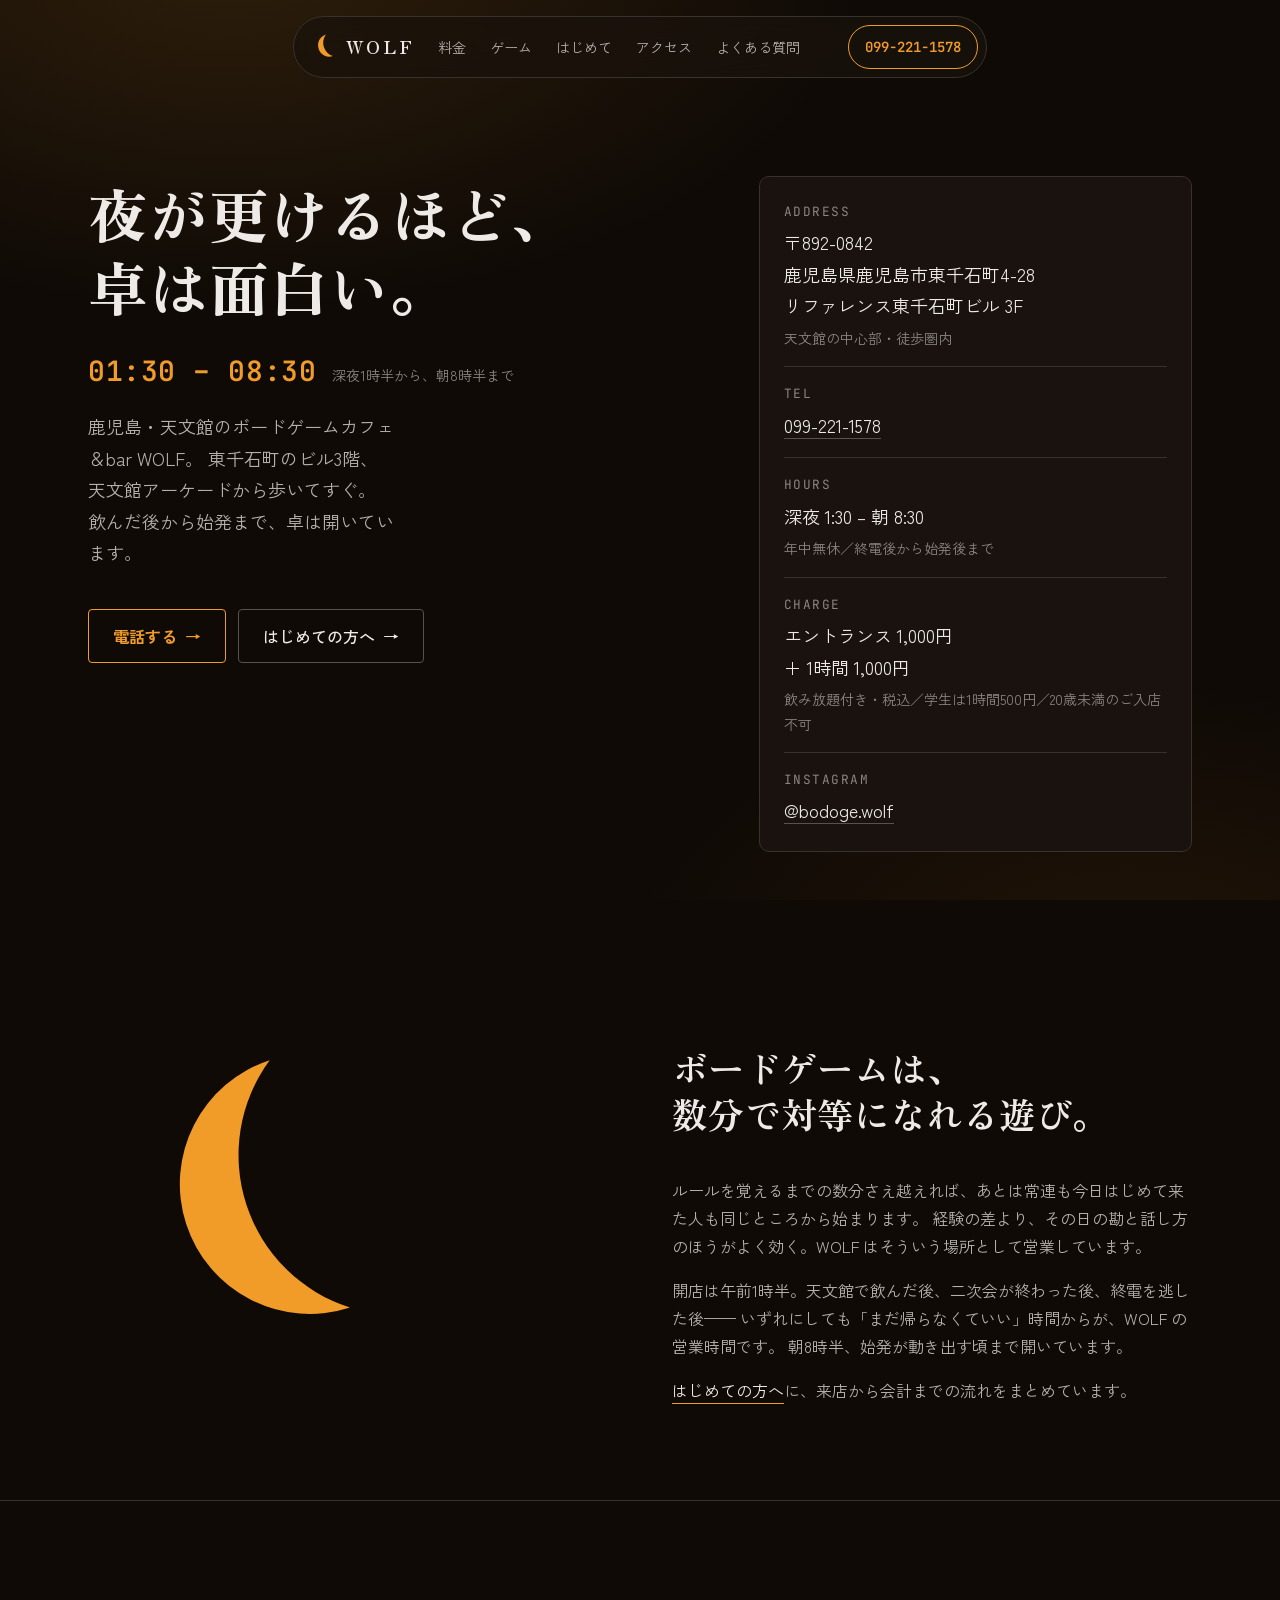
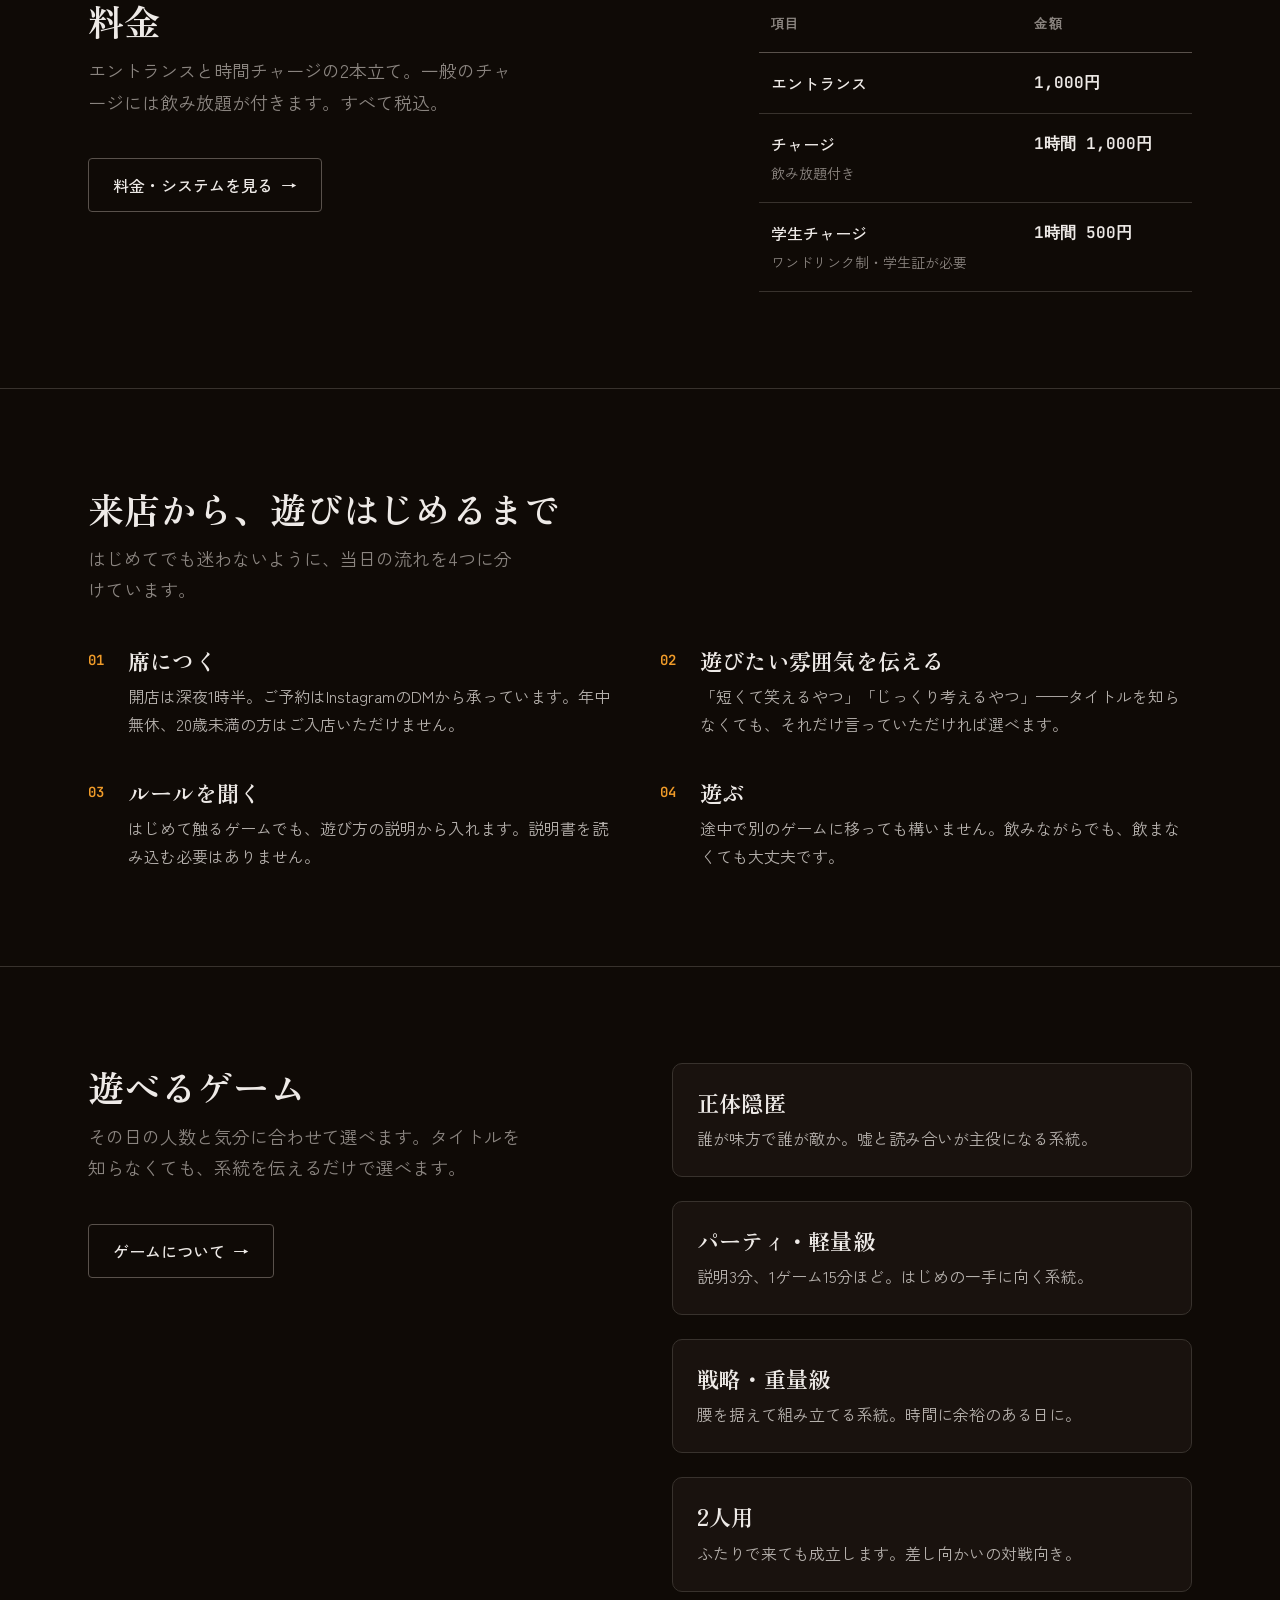
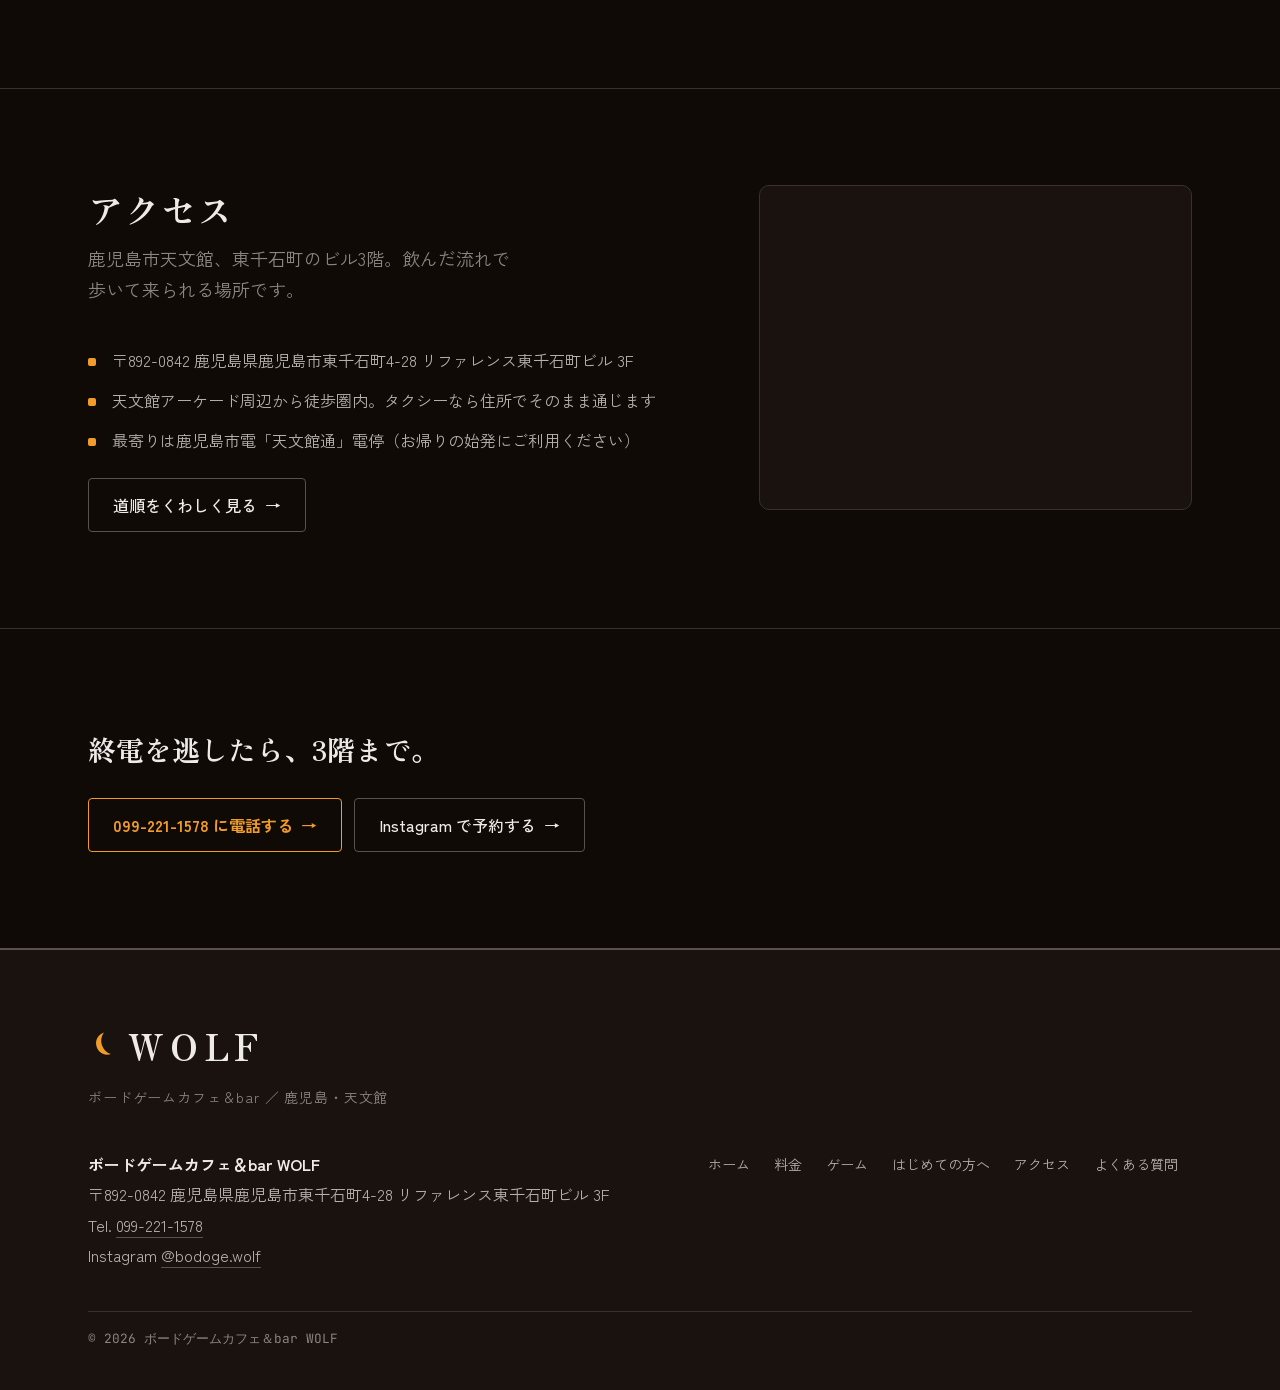
==== index.html @ b0a981e0 "初回コミット: ボードゲームカフェ＆bar WOLF サイト - 6ページ構成（トップ・料金・ゲーム・はじめて・アクセス・FAQ）＋404 - 深夜1:30〜8:30営業、料金、年齢制限などの確定情報" ====
<!DOCTYPE html>
<html lang="ja">
<head>
<meta charset="utf-8">
<meta name="viewport" content="width=device-width, initial-scale=1">

<title>ボードゲームカフェ＆bar WOLF｜鹿児島・天文館 深夜1:30〜朝8:30</title>
<meta name="description" content="鹿児島市天文館・東千石町のビル3階。深夜1:30から朝8:30まで営業するボードゲームカフェ＆バー。飲み放題付きチャージ1時間1,000円。二次会の後、始発待ちにも。ひとりでも大丈夫。">
<link rel="canonical" href="https://YOUR-DOMAIN.example/">
<meta name="robots" content="index,follow,max-image-preview:large">
<meta name="theme-color" content="#0f0a06">

<meta property="og:type" content="website">
<meta property="og:site_name" content="ボードゲームカフェ＆bar WOLF">
<meta property="og:title" content="ボードゲームカフェ＆bar WOLF｜鹿児島・天文館 深夜1:30〜朝8:30">
<meta property="og:description" content="天文館のビル3階。深夜1:30から朝8:30まで。飲み放題付きチャージ1時間1,000円のボードゲームカフェ＆バー。">
<meta property="og:url" content="https://YOUR-DOMAIN.example/">
<meta property="og:locale" content="ja_JP">
<meta name="twitter:card" content="summary_large_image">

<link rel="icon" href="favicon.svg" type="image/svg+xml">
<link rel="preconnect" href="https://fonts.googleapis.com">
<link rel="preconnect" href="https://fonts.gstatic.com" crossorigin>
<link rel="stylesheet" href="https://fonts.googleapis.com/css2?family=JetBrains+Mono:wght@400;600&family=Zen+Kaku+Gothic+New:wght@400;500;700&family=Zen+Old+Mincho:wght@700;900&display=swap">
<link rel="stylesheet" href="css/style.css">

<!--
  構造化データ（JSON-LD）。JSONにコメントは書けないため、補足はここに。

  ・openingHoursSpecification は 01:30–08:30 を全曜日で設定しています。
    定休日ができたら dayOfWeek の配列から該当曜日を削るだけで表現できます。
  ・店内写真を用意したら "image": "https://YOUR-DOMAIN.example/img/ogp.jpg" を追加。
-->
<script type="application/ld+json">
{
  "@context": "https://schema.org",
  "@graph": [
    {
      "@type": ["BarOrPub", "CafeOrCoffeeShop"],
      "@id": "https://YOUR-DOMAIN.example/#business",
      "name": "ボードゲームカフェ＆bar WOLF",
      "alternateName": ["ボドゲカフェ&bar WOLF", "ボードゲームカフェ＆barウルフ", "WOLF 天文館"],
      "description": "鹿児島市天文館・東千石町にあるボードゲームカフェ＆バー。ひとりでも、はじめてでも遊べます。",
      "url": "https://YOUR-DOMAIN.example/",
      "telephone": "+81-99-221-1578",
      "address": {
        "@type": "PostalAddress",
        "streetAddress": "東千石町4-28 リファレンス東千石町ビル 3F",
        "addressLocality": "鹿児島市",
        "addressRegion": "鹿児島県",
        "postalCode": "892-0842",
        "addressCountry": "JP"
      },
      "geo": {
        "@type": "GeoCoordinates",
        "latitude": 31.5916583,
        "longitude": 130.5527471
      },
      "hasMap": "https://maps.google.com/?cid=5036253123957703235",
      "sameAs": [
        "https://www.instagram.com/bodoge.wolf/",
        "https://maps.google.com/?cid=5036253123957703235"
      ],
      "publicAccess": true,
      "isAccessibleForFree": false,
      "currenciesAccepted": "JPY",
      "paymentAccepted": "現金, クレジットカード",
      "priceRange": "￥2000〜￥5000",
      "audience": {
        "@type": "PeopleAudience",
        "suggestedMinAge": 20
      },
      "openingHoursSpecification": [
        {
          "@type": "OpeningHoursSpecification",
          "dayOfWeek": ["Monday","Tuesday","Wednesday","Thursday","Friday","Saturday","Sunday"],
          "opens": "01:30",
          "closes": "08:30"
        }
      ]
    },
    {
      "@type": "WebSite",
      "@id": "https://YOUR-DOMAIN.example/#website",
      "url": "https://YOUR-DOMAIN.example/",
      "name": "ボードゲームカフェ＆bar WOLF",
      "inLanguage": "ja",
      "publisher": { "@id": "https://YOUR-DOMAIN.example/#business" }
    }
  ]
}
</script>
</head>

<body>
<a class="skip" href="#main">本文へスキップ</a>

<header class="nav">
  <nav class="nav__pill" aria-label="メインナビゲーション">
    <a class="nav__brand" href="index.html" aria-label="ボードゲームカフェ＆bar WOLF ホーム">
      <svg class="mark" viewBox="0 0 32 32" aria-hidden="true" focusable="false"><path d="M22.5 3A13 13 0 1 0 22.5 29A16 16 0 0 1 22.5 3Z" fill="currentColor" transform="rotate(-18 16 16)"/></svg>
      <span class="nav__wordmark">WOLF</span>
    </a>

    <button class="nav__toggle" type="button" aria-expanded="false" aria-controls="nav-menu">メニュー</button>

    <ul class="nav__menu" id="nav-menu" data-open="false">
      <li><a href="price.html">料金</a></li>
      <li><a href="games.html">ゲーム</a></li>
      <li><a href="beginner.html">はじめて</a></li>
      <li><a href="access.html">アクセス</a></li>
      <li><a href="faq.html">よくある質問</a></li>
      <li><a class="nav__menu-cta" href="tel:+81992211578">099-221-1578</a></li>
    </ul>

    <a class="nav__cta" href="tel:+81992211578">099-221-1578</a>
  </nav>
</header>

<main id="main">

  <!-- Hero — H2 split diptych: 言葉を左、事実を右 -->
  <section class="hero">
    <div class="container split">
      <div class="enter">
        <h1 class="hero__display">夜が更けるほど、<br>卓は面白い。</h1>
        <p class="hero__hours">
          <span class="hero__hours-num">01:30 – 08:30</span>
          <span class="hero__hours-label">深夜1時半から、朝8時半まで</span>
        </p>
        <p class="hero__lede">
          鹿児島・天文館のボードゲームカフェ＆bar WOLF。
          東千石町のビル3階、天文館アーケードから歩いてすぐ。
          飲んだ後から始発まで、卓は開いています。
        </p>
        <div class="hero__actions">
          <a class="chip chip--primary" href="tel:+81992211578">
            電話する<span class="chip__arrow" aria-hidden="true">→</span>
          </a>
          <a class="chip" href="beginner.html">
            はじめての方へ<span class="chip__arrow" aria-hidden="true">→</span>
          </a>
        </div>
      </div>

      <div class="proof enter enter--2">
        <div class="proof__row">
          <div class="proof__key">Address</div>
          <p class="proof__val">〒892-0842<br>鹿児島県鹿児島市東千石町4-28<br>リファレンス東千石町ビル 3F</p>
          <p class="proof__note">天文館の中心部・徒歩圏内</p>
        </div>
        <div class="proof__row">
          <div class="proof__key">Tel</div>
          <p class="proof__val"><a href="tel:+81992211578">099-221-1578</a></p>
        </div>
        <div class="proof__row">
          <div class="proof__key">Hours</div>
          <p class="proof__val">深夜 1:30 – 朝 8:30</p>
          <p class="proof__note">年中無休／終電後から始発後まで</p>
        </div>
        <div class="proof__row">
          <div class="proof__key">Charge</div>
          <p class="proof__val">エントランス 1,000円<br>＋ 1時間 1,000円</p>
          <p class="proof__note">飲み放題付き・税込／学生は1時間500円／20歳未満のご入店不可</p>
        </div>
        <div class="proof__row">
          <div class="proof__key">Instagram</div>
          <p class="proof__val"><a href="https://www.instagram.com/bodoge.wolf/" rel="me noopener" target="_blank">@bodoge.wolf</a></p>
        </div>
      </div>
    </div>
  </section>

  <!-- WOLF について — 反転ダイプティク -->
  <section class="section">
    <div class="container split split--even split--flip">
      <div>
        <div class="head">
          <h2 class="head__title">ボードゲームは、<br>数分で対等になれる遊び。</h2>
        </div>
        <div class="prose">
          <p>
            ルールを覚えるまでの数分さえ越えれば、あとは常連も今日はじめて来た人も同じところから始まります。
            経験の差より、その日の勘と話し方のほうがよく効く。WOLF はそういう場所として営業しています。
          </p>
          <p>
            開店は午前1時半。天文館で飲んだ後、二次会が終わった後、終電を逃した後——
            いずれにしても「まだ帰らなくていい」時間からが、WOLF の営業時間です。
            朝8時半、始発が動き出す頃まで開いています。
          </p>
          <p><a href="beginner.html">はじめての方へ</a>に、来店から会計までの流れをまとめています。</p>
        </div>
      </div>

      <div>
        <svg class="mark mark--xl" viewBox="0 0 32 32" role="img" aria-label="WOLF のシンボルマーク（三日月）"><path d="M22.5 3A13 13 0 1 0 22.5 29A16 16 0 0 1 22.5 3Z" fill="currentColor" transform="rotate(-18 16 16)"/></svg>
      </div>
    </div>
  </section>

  <!-- 料金 — F3 tabular spec sheet -->
  <section class="section">
    <div class="container split">
      <div>
        <div class="head">
          <h2 class="head__title">料金</h2>
          <p class="head__sub">エントランスと時間チャージの2本立て。一般のチャージには飲み放題が付きます。すべて税込。</p>
        </div>
        <a class="chip" href="price.html">料金・システムを見る<span class="chip__arrow" aria-hidden="true">→</span></a>
      </div>

      <div class="table-scroll">
        <table class="spec">
          <caption class="visually-hidden">料金の概要</caption>
          <thead>
            <tr><th scope="col">項目</th><th scope="col">金額</th></tr>
          </thead>
          <tbody>
            <tr><th scope="row">エントランス</th><td>1,000円</td></tr>
            <tr><th scope="row">チャージ<span class="spec__note"><br>飲み放題付き</span></th><td>1時間 1,000円</td></tr>
            <tr><th scope="row">学生チャージ<span class="spec__note"><br>ワンドリンク制・学生証が必要</span></th><td>1時間 500円</td></tr>
          </tbody>
        </table>
      </div>
    </div>
  </section>

  <!-- 来店の流れ — F4 step sequence -->
  <section class="section">
    <div class="container">
      <div class="head">
        <h2 class="head__title">来店から、遊びはじめるまで</h2>
        <p class="head__sub">はじめてでも迷わないように、当日の流れを4つに分けています。</p>
      </div>

      <ol class="steps">
        <li class="step">
          <h3 class="step__title">席につく</h3>
          <p class="step__body">開店は深夜1時半。ご予約は<a href="https://www.instagram.com/bodoge.wolf/" rel="noopener" target="_blank">Instagram</a>のDMから承っています。年中無休、20歳未満の方はご入店いただけません。</p>
        </li>
        <li class="step">
          <h3 class="step__title">遊びたい雰囲気を伝える</h3>
          <p class="step__body">「短くて笑えるやつ」「じっくり考えるやつ」——タイトルを知らなくても、それだけ言っていただければ選べます。</p>
        </li>
        <li class="step">
          <h3 class="step__title">ルールを聞く</h3>
          <p class="step__body">はじめて触るゲームでも、遊び方の説明から入れます。説明書を読み込む必要はありません。</p>
        </li>
        <li class="step">
          <h3 class="step__title">遊ぶ</h3>
          <p class="step__body">途中で別のゲームに移っても構いません。飲みながらでも、飲まなくても大丈夫です。</p>
        </li>
      </ol>
    </div>
  </section>

  <!-- ゲーム — 反転ダイプティク -->
  <section class="section">
    <div class="container split split--even split--flip">
      <div class="cards">
        <div class="card">
          <h3 class="card__title">正体隠匿</h3>
          <p class="card__body">誰が味方で誰が敵か。嘘と読み合いが主役になる系統。</p>
        </div>
        <div class="card">
          <h3 class="card__title">パーティ・軽量級</h3>
          <p class="card__body">説明3分、1ゲーム15分ほど。はじめの一手に向く系統。</p>
        </div>
        <div class="card">
          <h3 class="card__title">戦略・重量級</h3>
          <p class="card__body">腰を据えて組み立てる系統。時間に余裕のある日に。</p>
        </div>
        <div class="card">
          <h3 class="card__title">2人用</h3>
          <p class="card__body">ふたりで来ても成立します。差し向かいの対戦向き。</p>
        </div>
      </div>

      <div>
        <div class="head">
          <h2 class="head__title">遊べるゲーム</h2>
          <p class="head__sub">その日の人数と気分に合わせて選べます。タイトルを知らなくても、系統を伝えるだけで選べます。</p>
        </div>
        <a class="chip" href="games.html">ゲームについて<span class="chip__arrow" aria-hidden="true">→</span></a>
      </div>
    </div>
  </section>

  <!-- アクセス -->
  <section class="section">
    <div class="container split">
      <div>
        <div class="head">
          <h2 class="head__title">アクセス</h2>
          <p class="head__sub">鹿児島市天文館、東千石町のビル3階。飲んだ流れで歩いて来られる場所です。</p>
        </div>
        <ul class="ticks">
          <li>〒892-0842 鹿児島県鹿児島市東千石町4-28 リファレンス東千石町ビル 3F</li>
          <li>天文館アーケード周辺から徒歩圏内。タクシーなら住所でそのまま通じます</li>
          <li>最寄りは鹿児島市電「天文館通」電停（お帰りの始発にご利用ください）</li>
        </ul>
        <p class="mt-lg">
          <a class="chip" href="access.html">道順をくわしく見る<span class="chip__arrow" aria-hidden="true">→</span></a>
        </p>
      </div>

      <div class="map">
        <iframe
          title="ボードゲームカフェ＆bar WOLF の地図"
          src="https://www.google.com/maps?q=31.5916583,130.5527471&hl=ja&z=18&output=embed"
          loading="lazy"
          referrerpolicy="no-referrer-when-downgrade"
          allowfullscreen></iframe>
      </div>
    </div>
  </section>

  <section class="close-strip">
    <div class="container">
      <p class="close-strip__line">終電を逃したら、3階まで。</p>
      <div class="close-strip__actions">
        <a class="chip chip--primary" href="tel:+81992211578">099-221-1578 に電話する<span class="chip__arrow" aria-hidden="true">→</span></a>
        <a class="chip" href="https://www.instagram.com/bodoge.wolf/" rel="noopener" target="_blank">Instagram で予約する<span class="chip__arrow" aria-hidden="true">→</span></a>
      </div>
    </div>
  </section>

</main>

<footer class="foot">
  <div class="container">
    <div class="foot__mast">
      <svg class="mark" viewBox="0 0 32 32" aria-hidden="true" focusable="false"><path d="M22.5 3A13 13 0 1 0 22.5 29A16 16 0 0 1 22.5 3Z" fill="currentColor" transform="rotate(-18 16 16)"/></svg>
      <span class="foot__wordmark">WOLF</span>
    </div>
    <p class="foot__tagline">ボードゲームカフェ＆bar ／ 鹿児島・天文館</p>

    <div class="foot__grid">
      <address class="foot__nap">
        <span class="foot__name">ボードゲームカフェ＆bar WOLF</span><br>
        〒892-0842 鹿児島県鹿児島市東千石町4-28 リファレンス東千石町ビル 3F<br>
        Tel. <a href="tel:+81992211578">099-221-1578</a><br>
        Instagram <a href="https://www.instagram.com/bodoge.wolf/" rel="me noopener" target="_blank">@bodoge.wolf</a>
      </address>

      <ul class="foot__links">
        <li><a href="index.html">ホーム</a></li>
        <li><a href="price.html">料金</a></li>
        <li><a href="games.html">ゲーム</a></li>
        <li><a href="beginner.html">はじめての方へ</a></li>
        <li><a href="access.html">アクセス</a></li>
        <li><a href="faq.html">よくある質問</a></li>
      </ul>
    </div>

    <p class="foot__legal">© 2026 ボードゲームカフェ＆bar WOLF</p>
  </div>
</footer>

<script src="js/site.js" defer></script>
</body>
</html>
---- css/style.css ----
/* Hallmark · genre: atmospheric · macrostructure: Split Studio
 * theme: custom (tuned) · vibe: "深夜のバー、ランタン、盤上の嘘"
 * paper oklch(15% 0.012 60) · accent oklch(76% 0.155 68) warm
 * display Zen Old Mincho (roman) · body Zen Kaku Gothic New · outlier JetBrains Mono
 * nav: N5 floating pill · footer: Ft1 mast-headed
 * hero: H2 split diptych (ratio 7/5, right = proof column, divider = negative space)
 * features: F3 tabular spec sheet · F4 step sequence · CTA: C1 outlined chip
 * enrichment: Tier-B hand-built SVG (crescent moon, single two-arc path) + one lamp glow
 * pre-emit critique: P5 H5 E4 S5 R4 V5
 */

@import url("tokens.css");

/* ====================================================================
   Base
   ==================================================================== */

*, *::before, *::after { box-sizing: border-box; }

html {
  overflow-x: clip;
  scroll-behavior: smooth;
  -webkit-text-size-adjust: 100%;
}

body {
  overflow-x: clip;
  margin: 0;
  background-color: var(--color-paper);
  background-image: var(--glow-lamp), var(--glow-ember);
  background-repeat: no-repeat;
  background-attachment: fixed;
  color: var(--color-ink);
  font-family: var(--font-body);
  font-size: var(--text-base);
  font-weight: 400;
  line-height: 1.75;
  font-feature-settings: "palt" 1;
  text-rendering: optimizeLegibility;
  -webkit-font-smoothing: antialiased;
}

@media (prefers-reduced-motion: reduce) {
  html { scroll-behavior: auto; }
}

h1, h2, h3, h4 {
  font-family: var(--font-display);
  font-style: normal;
  font-weight: 700;
  line-height: 1.28;
  letter-spacing: 0.01em;
  margin: 0;
  min-width: 0;
  overflow-wrap: anywhere;
  line-break: strict;
  word-break: auto-phrase;
  text-wrap: balance;
}

p { margin: 0; }
ul, ol, dl, dd { margin: 0; padding: 0; }
li { list-style: none; }

a {
  color: inherit;
  text-decoration: none;
}

img, svg, iframe { max-width: 100%; }
img { height: auto; display: block; }

:focus-visible {
  outline: var(--rule-thick) solid var(--color-focus);
  outline-offset: 3px;
  border-radius: var(--radius-xs);
}

::selection {
  background: var(--color-accent);
  color: var(--color-paper);
}

.skip {
  position: absolute;
  left: var(--space-md);
  top: calc(var(--space-md) * -6);
  z-index: var(--z-top);
  padding: var(--space-sm) var(--space-md);
  background: var(--color-accent);
  color: var(--color-paper);
  border-radius: var(--radius-sm);
  font-weight: 700;
  white-space: nowrap;
}
.skip:focus { top: var(--space-md); }

.visually-hidden {
  position: absolute;
  width: 1px; height: 1px;
  padding: 0; margin: -1px;
  overflow: hidden;
  clip-path: inset(50%);
  white-space: nowrap;
}

/* ====================================================================
   Layout primitives
   ==================================================================== */

.container {
  width: 100%;
  max-width: var(--container);
  margin-inline: auto;
  padding-inline: var(--gutter);
}

.section { padding-block: var(--space-3xl); }
.section--tight { padding-block: var(--space-2xl); }
.section--wide  { padding-block: var(--space-4xl) var(--space-3xl); }

.section + .section { border-top: var(--rule-hair) solid var(--color-rule); }

/* Split Studio — the page's structural signature.
   Text on one half, hard proof on the other; direction alternates. */
.split {
  display: grid;
  grid-template-columns: minmax(0, 7fr) minmax(0, 5fr);
  gap: clamp(2rem, 5vw, 4.5rem);
  align-items: start;
}
.split--even { grid-template-columns: minmax(0, 1fr) minmax(0, 1fr); }
.split--flip > :first-child { order: 2; }

@media (max-width: 60rem) {
  .split { grid-template-columns: minmax(0, 1fr); gap: var(--space-xl); }
  .split--flip > :first-child { order: 0; }
}

.stack > * + * { margin-top: var(--space-md); }
.stack-lg > * + * { margin-top: var(--space-lg); }
.mt-lg { margin-top: var(--space-lg); }
.mt-xl { margin-top: var(--space-xl); }

.lede {
  font-size: var(--text-md);
  color: var(--color-muted);
  max-width: 42ch;
}

.prose {
  max-width: var(--measure);
  color: var(--color-muted);
}
.prose > * + * { margin-top: var(--space-md); }
.prose strong { color: var(--color-ink); font-weight: 700; }
.prose a {
  color: var(--color-ink);
  border-bottom: var(--rule-hair) solid var(--color-accent);
  padding-bottom: 1px;
  transition: border-bottom-width var(--dur-short) var(--ease-out);
}
.prose a:hover { border-bottom-width: var(--rule-thick); }

/* Section head — S2 hanging. Title floats in negative space, no rule,
   no eyebrow, single column (never tag-left / heading-right). */
.head { margin-bottom: var(--space-xl); }
.head__title {
  font-size: var(--text-2xl);
  font-weight: 700;
}
.head__sub {
  margin-top: var(--space-sm);
  color: var(--color-neutral);
  font-size: var(--text-md);
  max-width: 48ch;
}

/* ====================================================================
   Marks — hand-built SVG (Tier B)
   ==================================================================== */

.mark { width: 1.75em; height: 1.75em; flex: none; color: var(--color-accent); }
.mark--xl { width: min(20rem, 60vw); height: auto; }

/* ====================================================================
   Nav — N5 floating pill
   (content-sized · blur+saturate backdrop · top-centred)
   ==================================================================== */

.nav {
  position: fixed;
  inset-block-start: var(--space-md);
  inset-inline: 0;
  z-index: var(--z-nav);
  display: flex;
  justify-content: center;
  padding-inline: var(--gutter);
  pointer-events: none;
}

.nav__pill {
  pointer-events: auto;
  display: flex;
  align-items: center;
  gap: var(--space-lg);
  max-width: 100%;
  padding: var(--space-xs) var(--space-xs) var(--space-xs) var(--space-md);
  border: var(--rule-hair) solid var(--color-rule);
  border-radius: var(--radius-pill);
  background: var(--scrim-nav);
  backdrop-filter: blur(14px) saturate(150%);
  -webkit-backdrop-filter: blur(14px) saturate(150%);
}

.nav__brand {
  display: flex;
  align-items: center;
  gap: var(--space-xs);
  min-height: 44px;
  white-space: nowrap;
}
.nav__wordmark {
  font-family: var(--font-display);
  font-weight: 900;
  font-size: var(--text-md);
  letter-spacing: 0.14em;
}

.nav__menu {
  display: flex;
  align-items: center;
  gap: var(--space-lg);
}
.nav__menu a {
  position: relative;
  display: block;
  font-size: var(--text-sm);
  color: var(--color-muted);
  white-space: nowrap;
  padding-block: var(--space-2xs);
  transition: color var(--dur-short) var(--ease-out);
}
.nav__menu a::after {
  content: "";
  position: absolute;
  inset-inline: 0;
  inset-block-end: -2px;
  height: var(--rule-hair);
  background: var(--color-accent);
  transform: scaleX(0);
  transform-origin: left;
  transition: transform var(--dur-short) var(--ease-out);
}
.nav__menu a:hover { color: var(--color-ink); }
.nav__menu a:hover::after { transform: scaleX(1); }
.nav__menu a[aria-current="page"] {
  color: var(--color-ink);
}
.nav__menu a[aria-current="page"]::after { transform: scaleX(1); }

.nav__cta {
  display: inline-flex;
  align-items: center;
  gap: var(--space-2xs);
  padding: var(--space-xs) var(--space-md);
  border: var(--rule-hair) solid var(--color-accent);
  border-radius: var(--radius-pill);
  color: var(--color-accent);
  font-family: var(--font-mono);
  font-size: var(--text-sm);
  font-weight: 600;
  font-variant-numeric: tabular-nums;
  white-space: nowrap;
  min-height: 44px;
  transition: background-color var(--dur-short) var(--ease-out),
              color var(--dur-short) var(--ease-out);
}
.nav__cta:hover {
  background: var(--color-accent);
  color: var(--color-paper);
}

.nav__toggle {
  display: none;
  align-items: center;
  justify-content: center;
  min-width: 44px;
  min-height: 44px;
  padding: 0 var(--space-sm);
  border: var(--rule-hair) solid var(--color-rule);
  border-radius: var(--radius-pill);
  background: transparent;
  color: var(--color-ink);
  font-family: var(--font-body);
  font-size: var(--text-sm);
  line-height: 1;
  white-space: nowrap;
  cursor: pointer;
}

@media (max-width: 62rem) {
  /* backdrop-filter makes an element the containing block for its
     position:fixed descendants — with it on, the full-screen menu sheet
     gets trapped inside the pill's own box. Drop the blur at this width
     and carry legibility with a near-opaque scrim instead. */
  .nav__pill {
    width: 100%;
    justify-content: space-between;
    gap: var(--space-sm);
    background: var(--scrim-nav-solid);
    backdrop-filter: none;
    -webkit-backdrop-filter: none;
  }
  .nav__toggle { display: inline-flex; }
  .nav__cta { display: none; }

  /* Brand and toggle stay above the sheet so 閉じる is always reachable. */
  .nav__brand,
  .nav__toggle { position: relative; z-index: var(--z-top); }

  .nav__menu {
    position: fixed;
    inset: 0;
    z-index: var(--z-overlay);
    flex-direction: column;
    justify-content: center;
    gap: var(--space-lg);
    padding: var(--space-3xl) var(--gutter);
    overflow-y: auto;
    /* Opaque, one elevation step up from the page — dark-mode elevation
       is carried by lightness, not shadow. */
    background: var(--color-paper-2);
    visibility: hidden;
    opacity: 0;
    transition: opacity var(--dur-short) var(--ease-out),
                visibility 0s linear var(--dur-short);
  }
  .nav__menu[data-open="true"] {
    visibility: visible;
    opacity: 1;
    transition: opacity var(--dur-short) var(--ease-out);
  }
  .nav__menu a {
    font-family: var(--font-display);
    font-size: var(--text-xl);
    color: var(--color-ink);
    min-height: 44px;
    display: flex;
    align-items: center;
  }
  .nav__menu .nav__menu-cta {
    font-family: var(--font-mono);
    font-size: var(--text-lg);
    color: var(--color-accent);
    font-variant-numeric: tabular-nums;
  }
}

@media (min-width: 62.0625rem) {
  .nav__menu .nav__menu-cta { display: none; }
}

/* ====================================================================
   Hero — H2 split diptych (7/5, proof column right, divider = space)
   ==================================================================== */

.hero {
  position: relative;
  padding-block: clamp(7rem, 14vw, 11rem) var(--space-3xl);
}

.hero__display {
  font-size: var(--text-display);
  font-weight: 900;
  line-height: 1.22;
  letter-spacing: 0.005em;
}

/* The single most distinctive fact about this shop is the clock.
   Give it typographic weight rather than burying it in a details list. */
.hero__hours {
  margin-top: var(--space-lg);
  display: flex;
  flex-wrap: wrap;
  align-items: baseline;
  gap: var(--space-xs) var(--space-md);
}
.hero__hours-num {
  font-family: var(--font-mono);
  font-size: var(--text-xl);
  font-weight: 600;
  font-variant-numeric: tabular-nums;
  letter-spacing: 0.02em;
  color: var(--color-accent);
  white-space: nowrap;
}
.hero__hours-label {
  font-size: var(--text-sm);
  color: var(--color-neutral);
}

.hero__lede {
  margin-top: var(--space-md);
  font-size: var(--text-md);
  color: var(--color-muted);
  max-width: 34ch;
}

.hero__actions {
  display: flex;
  flex-wrap: wrap;
  gap: var(--space-sm);
  margin-top: var(--space-xl);
}

/* Proof column — the facts a Maps visitor came for. */
.proof {
  border: var(--rule-hair) solid var(--color-rule);
  border-radius: var(--radius-md);
  background: var(--color-paper-2);
  padding: var(--space-lg);
}

.proof__row + .proof__row {
  margin-top: var(--space-md);
  padding-top: var(--space-md);
  border-top: var(--rule-hair) solid var(--color-rule);
}

.proof__key {
  font-family: var(--font-mono);
  font-size: var(--text-xs);
  letter-spacing: 0.12em;
  text-transform: uppercase;
  color: var(--color-neutral);
}

.proof__val {
  margin-top: var(--space-2xs);
  font-size: var(--text-md);
  color: var(--color-ink);
  font-variant-numeric: tabular-nums;
}
.proof__val a {
  border-bottom: var(--rule-hair) solid var(--color-rule-strong);
  transition: border-color var(--dur-short) var(--ease-out);
}
.proof__val a:hover { border-color: var(--color-accent); }

.proof__note {
  margin-top: var(--space-2xs);
  font-size: var(--text-sm);
  color: var(--color-neutral);
}

/* ====================================================================
   Buttons — C1 outlined chip (rectangular-soft, spacious, arrow)
   ==================================================================== */

.chip {
  display: inline-flex;
  align-items: center;
  gap: var(--space-xs);
  min-height: 48px;
  padding: var(--space-sm) var(--space-lg);
  border: var(--rule-hair) solid var(--color-rule-strong);
  border-radius: var(--radius-sm);
  color: var(--color-ink);
  font-family: var(--font-body);
  font-size: var(--text-base);
  font-weight: 500;
  white-space: nowrap;
  cursor: pointer;
  background: transparent;
  transition: border-color var(--dur-short) var(--ease-out),
              color var(--dur-short) var(--ease-out),
              transform var(--dur-instant) var(--ease-out);
}
.chip:hover { border-color: var(--color-accent); color: var(--color-accent); }
.chip:active { transform: translateY(1px); }
.chip[aria-disabled="true"] { opacity: 0.45; pointer-events: none; }

.chip--primary {
  border-color: var(--color-accent);
  color: var(--color-accent);
  font-weight: 700;
}
.chip--primary:hover {
  background: var(--color-accent);
  color: var(--color-paper);
}

.chip__arrow { transition: transform var(--dur-short) var(--ease-out); }
.chip:hover .chip__arrow { transform: translateX(3px); }

/* C3 typographic link */
.tlink {
  display: inline-flex;
  align-items: center;
  gap: var(--space-2xs);
  color: var(--color-accent);
  font-weight: 500;
  white-space: nowrap;
  border-bottom: var(--rule-hair) solid var(--color-accent);
  padding-bottom: 2px;
  transition: border-bottom-width var(--dur-short) var(--ease-out);
}
.tlink:hover { border-bottom-width: var(--rule-thick); }

/* ====================================================================
   F3 — tabular spec sheet (料金 / システム)
   ==================================================================== */

.spec {
  width: 100%;
  border-collapse: collapse;
  font-variant-numeric: tabular-nums;
}
.spec caption {
  text-align: left;
  font-family: var(--font-display);
  font-size: var(--text-lg);
  font-weight: 700;
  padding-bottom: var(--space-md);
}
.spec th, .spec td {
  text-align: left;
  padding: var(--space-md) var(--space-sm);
  border-bottom: var(--rule-hair) solid var(--color-rule);
  vertical-align: top;
}
.spec thead th {
  font-family: var(--font-mono);
  font-size: var(--text-xs);
  font-weight: 600;
  letter-spacing: 0.12em;
  text-transform: uppercase;
  color: var(--color-neutral);
  border-bottom-color: var(--color-rule-strong);
}
.spec tbody th {
  font-family: var(--font-body);
  font-weight: 500;
  color: var(--color-ink);
}
.spec td:last-child {
  font-family: var(--font-mono);
  font-weight: 600;
  color: var(--color-ink);
  white-space: nowrap;
}
.spec__note {
  font-family: var(--font-body);
  font-weight: 400;
  font-size: var(--text-sm);
  color: var(--color-neutral);
  white-space: normal;
}

.table-scroll { overflow-x: auto; }

/* ====================================================================
   F4 — step sequence (来店の流れ)
   ==================================================================== */

.steps {
  display: grid;
  gap: var(--space-lg);
  counter-reset: step;
}
@media (min-width: 48rem) {
  .steps { grid-template-columns: repeat(2, minmax(0, 1fr)); gap: var(--space-xl); }
}

.step {
  position: relative;
  padding-left: var(--space-xl);
  counter-increment: step;
}
.step::before {
  content: counter(step, decimal-leading-zero);
  position: absolute;
  left: 0;
  top: 0.15em;
  font-family: var(--font-mono);
  font-size: var(--text-sm);
  font-weight: 600;
  color: var(--color-accent);
  font-variant-numeric: tabular-nums;
}
.step__title {
  font-size: var(--text-lg);
  font-weight: 700;
}
.step__body {
  margin-top: var(--space-xs);
  color: var(--color-muted);
}

/* ====================================================================
   Cards & lists
   ==================================================================== */

.cards {
  display: grid;
  gap: var(--space-lg);
  grid-template-columns: repeat(auto-fit, minmax(min(100%, 17rem), 1fr));
}

.card {
  border: var(--rule-hair) solid var(--color-rule);
  border-radius: var(--radius-md);
  background: var(--color-paper-2);
  padding: var(--space-lg);
  transition: border-color var(--dur-short) var(--ease-out);
}
.card:hover { border-color: var(--color-rule-strong); }
.card__title {
  font-size: var(--text-lg);
  font-weight: 700;
}
.card__body {
  margin-top: var(--space-xs);
  color: var(--color-muted);
  font-size: var(--text-base);
}

/* Marked list */
.ticks > li {
  position: relative;
  padding-left: var(--space-lg);
  color: var(--color-muted);
}
.ticks > li + li { margin-top: var(--space-sm); }
.ticks > li::before {
  content: "";
  position: absolute;
  left: 0;
  top: 0.75em;
  width: 8px; height: 8px;
  background: var(--color-accent);
  border-radius: var(--radius-xs);
}

/* ====================================================================
   FAQ — details/summary
   ==================================================================== */

.qa { border-top: var(--rule-hair) solid var(--color-rule); }
.qa__item { border-bottom: var(--rule-hair) solid var(--color-rule); }
.qa__q {
  display: flex;
  align-items: baseline;
  justify-content: space-between;
  gap: var(--space-md);
  padding: var(--space-lg) 0;
  cursor: pointer;
  font-family: var(--font-display);
  font-size: var(--text-md);
  font-weight: 700;
  list-style: none;
  min-height: 44px;
  transition: color var(--dur-short) var(--ease-out);
}
.qa__q::-webkit-details-marker { display: none; }
.qa__q:hover { color: var(--color-accent); }
.qa__sign {
  flex: none;
  font-family: var(--font-mono);
  font-size: var(--text-md);
  color: var(--color-accent);
}
.qa__item[open] .qa__sign { transform: rotate(45deg); }
.qa__a {
  padding-bottom: var(--space-lg);
  color: var(--color-muted);
  max-width: var(--measure);
}
.qa__a > * + * { margin-top: var(--space-sm); }

/* ====================================================================
   要確認 marker — a deliberate hole, not a fabricated value
   ==================================================================== */

.tbc {
  display: inline-flex;
  align-items: center;
  gap: var(--space-2xs);
  padding: 0.1em 0.6em;
  border: var(--rule-hair) dashed var(--color-accent);
  border-radius: var(--radius-xs);
  color: var(--color-accent);
  font-family: var(--font-body);
  font-size: var(--text-sm);
  font-weight: 500;
  white-space: nowrap;
}

/* ====================================================================
   Map
   ==================================================================== */

.map {
  position: relative;
  border: var(--rule-hair) solid var(--color-rule);
  border-radius: var(--radius-md);
  overflow: hidden;
  aspect-ratio: 4 / 3;
  background: var(--color-paper-2);
}
.map iframe { width: 100%; height: 100%; border: 0; display: block; }

/* ====================================================================
   Breadcrumbs
   ==================================================================== */

.crumbs {
  display: flex;
  flex-wrap: wrap;
  align-items: center;
  gap: var(--space-xs);
  font-size: var(--text-sm);
  color: var(--color-neutral);
  padding-block: var(--space-md) 0;
}
.crumbs a { white-space: nowrap; }
.crumbs a:hover { color: var(--color-accent); }
.crumbs__sep { color: var(--color-rule-strong); }

/* Page header for sub-pages */
.pagehead { padding-block: clamp(6.5rem, 12vw, 9rem) var(--space-xl); }
.pagehead__title {
  font-size: var(--text-display-s);
  font-weight: 900;
}
.pagehead__lede {
  margin-top: var(--space-md);
  font-size: var(--text-md);
  color: var(--color-muted);
  max-width: 46ch;
}

/* ====================================================================
   Closing CTA strip
   ==================================================================== */

.close-strip {
  border-top: var(--rule-hair) solid var(--color-rule);
  padding-block: var(--space-3xl);
  text-align: left;
}
.close-strip__line {
  font-family: var(--font-display);
  font-size: var(--text-xl);
  font-weight: 700;
  max-width: 22ch;
}
.close-strip__actions {
  display: flex;
  flex-wrap: wrap;
  gap: var(--space-sm);
  margin-top: var(--space-lg);
}

/* ====================================================================
   Footer — Ft1 mast-headed (wordmark 2xl · tagline roman · links inline)
   ==================================================================== */

.foot {
  border-top: var(--rule-thick) solid var(--color-rule-strong);
  padding-block: var(--space-2xl) var(--space-xl);
  background: var(--color-paper-2);
}

.foot__mast {
  display: flex;
  align-items: center;
  gap: var(--space-sm);
}
.foot__wordmark {
  font-family: var(--font-display);
  font-size: var(--text-2xl);
  font-weight: 900;
  letter-spacing: 0.16em;
}
.foot__tagline {
  margin-top: var(--space-xs);
  color: var(--color-neutral);
  font-size: var(--text-sm);
  letter-spacing: 0.06em;
}

.foot__grid {
  display: grid;
  gap: var(--space-xl);
  margin-top: var(--space-xl);
  grid-template-columns: minmax(0, 1fr);
}
@media (min-width: 48rem) {
  .foot__grid { grid-template-columns: minmax(0, 1.2fr) minmax(0, 1fr); }
}

.foot__nap {
  font-style: normal;
  color: var(--color-muted);
  line-height: 1.9;
}
.foot__nap a {
  border-bottom: var(--rule-hair) solid var(--color-rule-strong);
  white-space: nowrap;
  transition: border-color var(--dur-short) var(--ease-out);
}
.foot__nap a:hover { border-color: var(--color-accent); }
.foot__nap .foot__name { color: var(--color-ink); font-weight: 700; }

.foot__links {
  display: flex;
  flex-wrap: wrap;
  gap: var(--space-md) var(--space-lg);
  align-content: start;
}
.foot__links a {
  color: var(--color-muted);
  font-size: var(--text-sm);
  white-space: nowrap;
  border-bottom: var(--rule-hair) solid transparent;
  transition: border-color var(--dur-short) var(--ease-out),
              color var(--dur-short) var(--ease-out);
}
.foot__links a:hover {
  color: var(--color-ink);
  border-bottom-color: var(--color-accent);
}

.foot__legal {
  margin-top: var(--space-xl);
  padding-top: var(--space-md);
  border-top: var(--rule-hair) solid var(--color-rule);
  color: var(--color-neutral);
  font-size: var(--text-xs);
  font-family: var(--font-mono);
}

/* ====================================================================
   Motion — one orchestrated entrance, then the page just is
   ==================================================================== */

@media (prefers-reduced-motion: no-preference) {
  .enter {
    opacity: 0;
    transform: translateY(10px);
    animation: enter var(--dur-long) var(--ease-out) forwards;
  }
  .enter--2 { animation-delay: 80ms; }
  .enter--3 { animation-delay: 160ms; }
}

@keyframes enter {
  to { opacity: 1; transform: none; }
}

@media (prefers-reduced-motion: reduce) {
  *, *::before, *::after {
    animation-duration: 0.01ms !important;
    animation-iteration-count: 1 !important;
    transition-duration: 150ms !important;
  }
  .enter { opacity: 1; transform: none; }
}
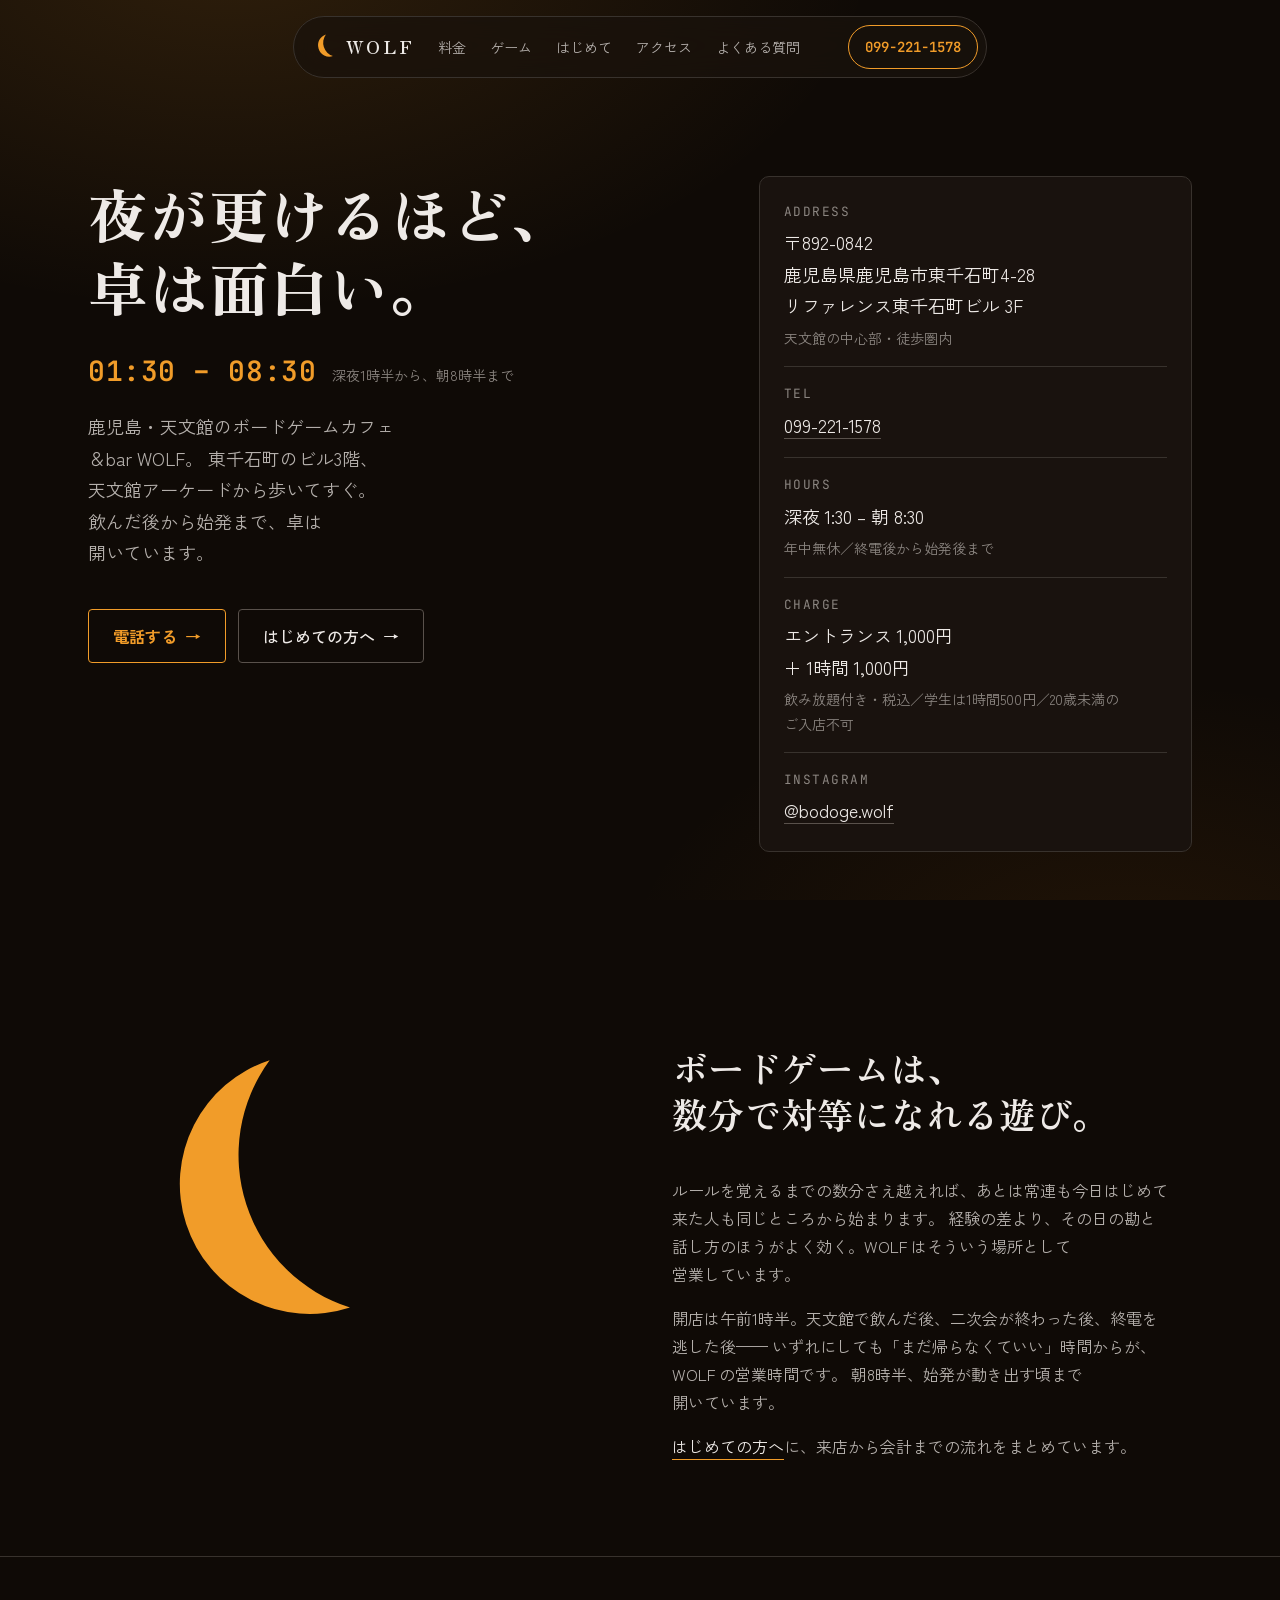
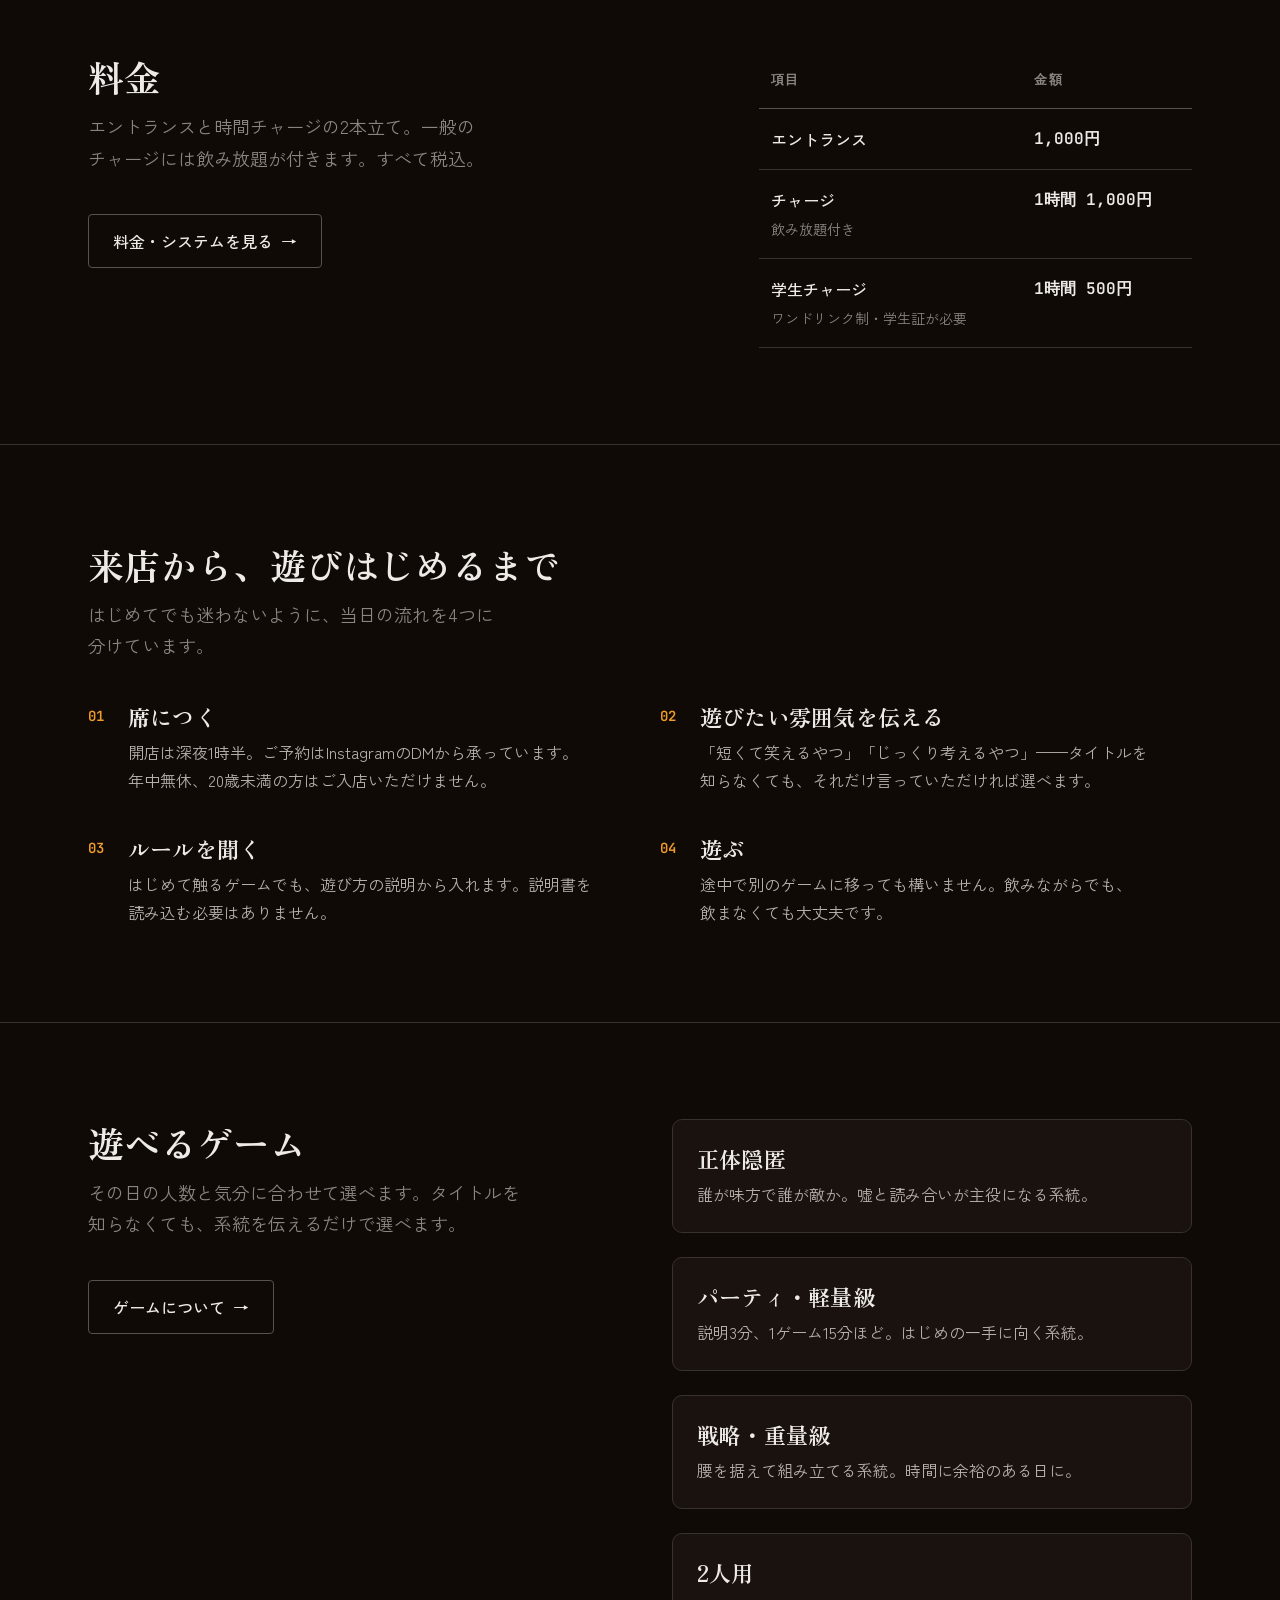
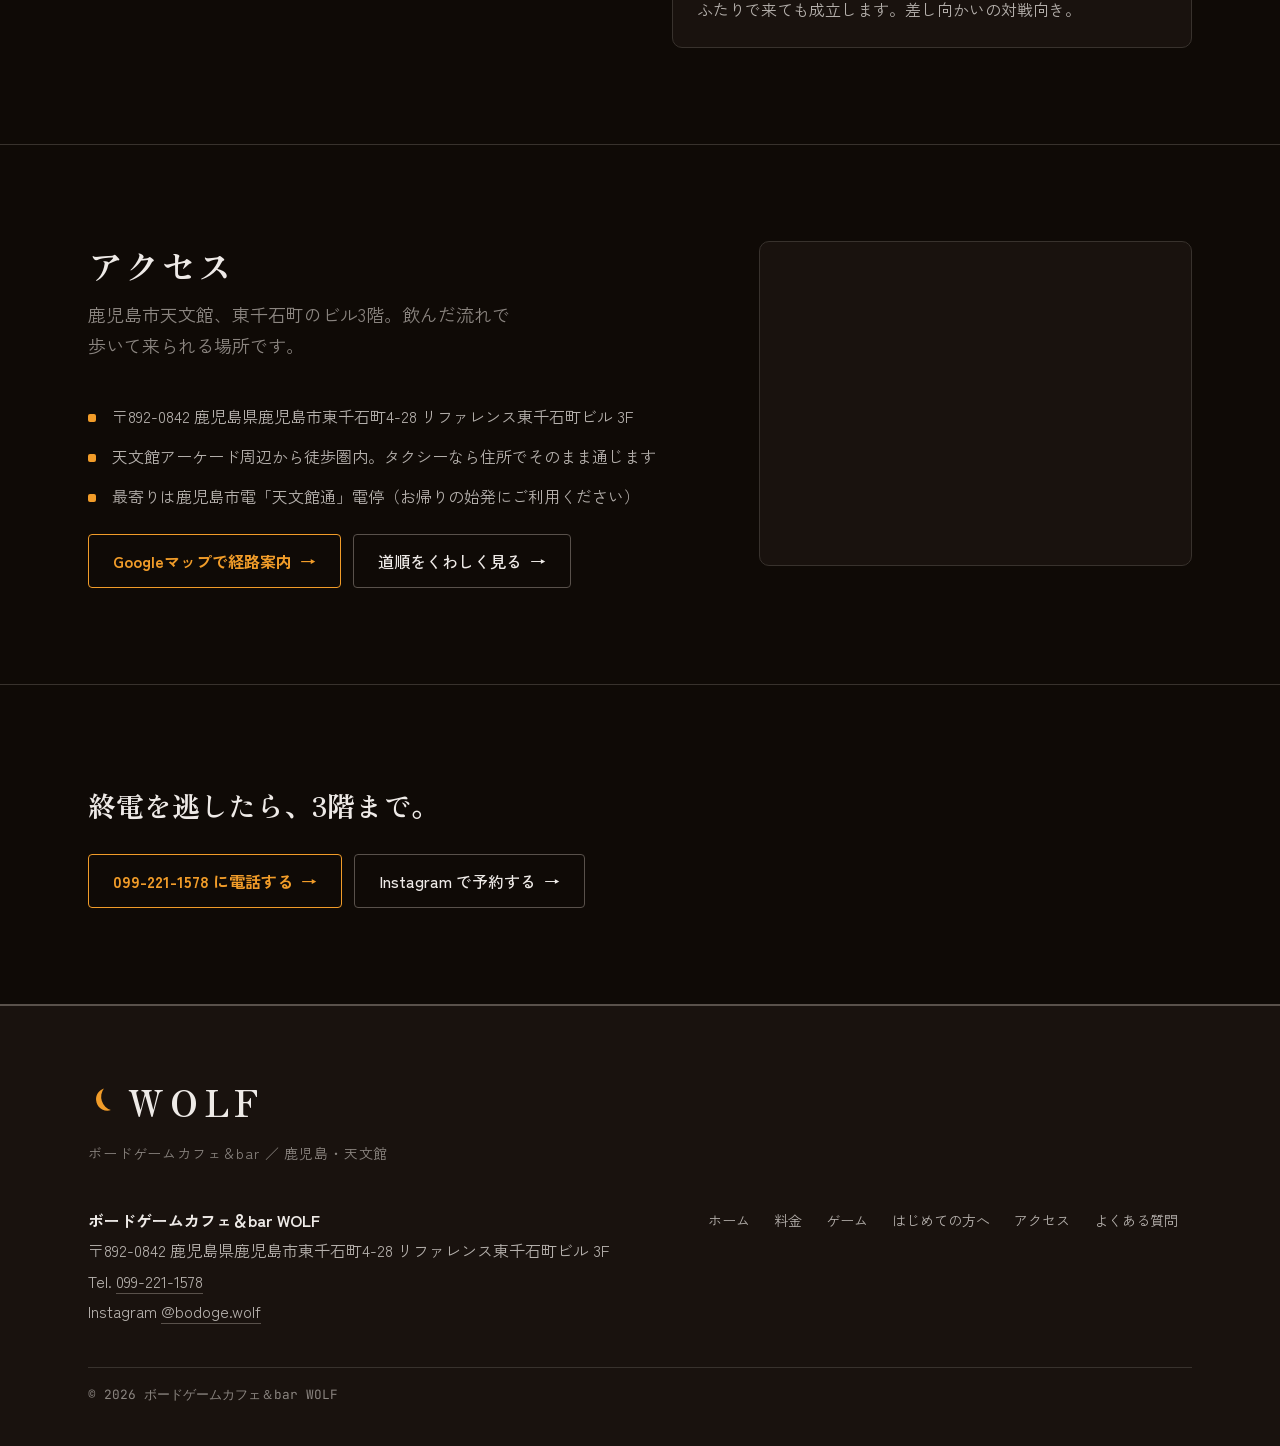
==== commit af73c2ea: "MEO強化: 構造化データ拡充とGoogleマップ導線を追加 - LocalBusiness に image / logo / acceptsReservations / areaServed / k" ====
--- a/index.html
+++ b/index.html
@@ -6,7 +6,7 @@
 
 <title>ボードゲームカフェ＆bar WOLF｜鹿児島・天文館 深夜1:30〜朝8:30</title>
 <meta name="description" content="鹿児島市天文館・東千石町のビル3階。深夜1:30から朝8:30まで営業するボードゲームカフェ＆バー。飲み放題付きチャージ1時間1,000円。二次会の後、始発待ちにも。ひとりでも大丈夫。">
-<link rel="canonical" href="https://YOUR-DOMAIN.example/">
+<link rel="canonical" href="https://wolf-tenmonkan.com/">
 <meta name="robots" content="index,follow,max-image-preview:large">
 <meta name="theme-color" content="#0f0a06">
 
@@ -14,11 +14,17 @@
 <meta property="og:site_name" content="ボードゲームカフェ＆bar WOLF">
 <meta property="og:title" content="ボードゲームカフェ＆bar WOLF｜鹿児島・天文館 深夜1:30〜朝8:30">
 <meta property="og:description" content="天文館のビル3階。深夜1:30から朝8:30まで。飲み放題付きチャージ1時間1,000円のボードゲームカフェ＆バー。">
-<meta property="og:url" content="https://YOUR-DOMAIN.example/">
+<meta property="og:url" content="https://wolf-tenmonkan.com/">
 <meta property="og:locale" content="ja_JP">
 <meta name="twitter:card" content="summary_large_image">
+<meta property="og:image" content="https://wolf-tenmonkan.com/img/ogp.png">
+<meta property="og:image:width" content="1200">
+<meta property="og:image:height" content="630">
+<meta name="twitter:image" content="https://wolf-tenmonkan.com/img/ogp.png">
 
 <link rel="icon" href="favicon.svg" type="image/svg+xml">
+<link rel="icon" href="img/favicon-64.png" sizes="64x64" type="image/png">
+<link rel="apple-touch-icon" href="img/apple-touch-icon.png">
 <link rel="preconnect" href="https://fonts.googleapis.com">
 <link rel="preconnect" href="https://fonts.gstatic.com" crossorigin>
 <link rel="stylesheet" href="https://fonts.googleapis.com/css2?family=JetBrains+Mono:wght@400;600&family=Zen+Kaku+Gothic+New:wght@400;500;700&family=Zen+Old+Mincho:wght@700;900&display=swap">
@@ -29,7 +35,7 @@
 
   ・openingHoursSpecification は 01:30–08:30 を全曜日で設定しています。
     定休日ができたら dayOfWeek の配列から該当曜日を削るだけで表現できます。
-  ・店内写真を用意したら "image": "https://YOUR-DOMAIN.example/img/ogp.jpg" を追加。
+  ・店内写真を用意したら "image": "https://wolf-tenmonkan.com/img/ogp.jpg" を追加。
 -->
 <script type="application/ld+json">
 {
@@ -37,11 +43,11 @@
   "@graph": [
     {
       "@type": ["BarOrPub", "CafeOrCoffeeShop"],
-      "@id": "https://YOUR-DOMAIN.example/#business",
+      "@id": "https://wolf-tenmonkan.com/#business",
       "name": "ボードゲームカフェ＆bar WOLF",
       "alternateName": ["ボドゲカフェ&bar WOLF", "ボードゲームカフェ＆barウルフ", "WOLF 天文館"],
       "description": "鹿児島市天文館・東千石町にあるボードゲームカフェ＆バー。ひとりでも、はじめてでも遊べます。",
-      "url": "https://YOUR-DOMAIN.example/",
+      "url": "https://wolf-tenmonkan.com/",
       "telephone": "+81-99-221-1578",
       "address": {
         "@type": "PostalAddress",
@@ -66,6 +72,11 @@
       "currenciesAccepted": "JPY",
       "paymentAccepted": "現金, クレジットカード",
       "priceRange": "￥2000〜￥5000",
+      "image": "https://wolf-tenmonkan.com/img/ogp.png",
+      "logo": "https://wolf-tenmonkan.com/img/apple-touch-icon.png",
+      "acceptsReservations": "https://www.instagram.com/bodoge.wolf/",
+      "areaServed": { "@type": "Place", "name": "鹿児島市・天文館" },
+      "keywords": "ボードゲームカフェ, ボードゲームバー, 人狼, 深夜バー, 天文館, 鹿児島市",
       "audience": {
         "@type": "PeopleAudience",
         "suggestedMinAge": 20
@@ -81,11 +92,11 @@
     },
     {
       "@type": "WebSite",
-      "@id": "https://YOUR-DOMAIN.example/#website",
-      "url": "https://YOUR-DOMAIN.example/",
+      "@id": "https://wolf-tenmonkan.com/#website",
+      "url": "https://wolf-tenmonkan.com/",
       "name": "ボードゲームカフェ＆bar WOLF",
       "inLanguage": "ja",
-      "publisher": { "@id": "https://YOUR-DOMAIN.example/#business" }
+      "publisher": { "@id": "https://wolf-tenmonkan.com/#business" }
     }
   ]
 }
@@ -299,9 +310,10 @@
           <li>天文館アーケード周辺から徒歩圏内。タクシーなら住所でそのまま通じます</li>
           <li>最寄りは鹿児島市電「天文館通」電停（お帰りの始発にご利用ください）</li>
         </ul>
-        <p class="mt-lg">
+        <div class="close-strip__actions">
+          <a class="chip chip--primary" href="https://www.google.com/maps/dir/?api=1&amp;destination=31.5916583%2C130.5527471" rel="noopener" target="_blank">Googleマップで経路案内<span class="chip__arrow" aria-hidden="true">→</span></a>
           <a class="chip" href="access.html">道順をくわしく見る<span class="chip__arrow" aria-hidden="true">→</span></a>
-        </p>
+        </div>
       </div>
 
       <div class="map">
--- a/css/style.css
+++ b/css/style.css
@@ -36,6 +36,10 @@
   font-weight: 400;
   line-height: 1.75;
   font-feature-settings: "palt" 1;
+  /* 日本語を文節（バンセツ）単位で折り返し、「開いてい／ます」のような
+     語中改行や末尾の孤立を防ぐ。未対応ブラウザは normal に自然フォールバック。 */
+  word-break: auto-phrase;
+  line-break: strict;
   text-rendering: optimizeLegibility;
   -webkit-font-smoothing: antialiased;
 }
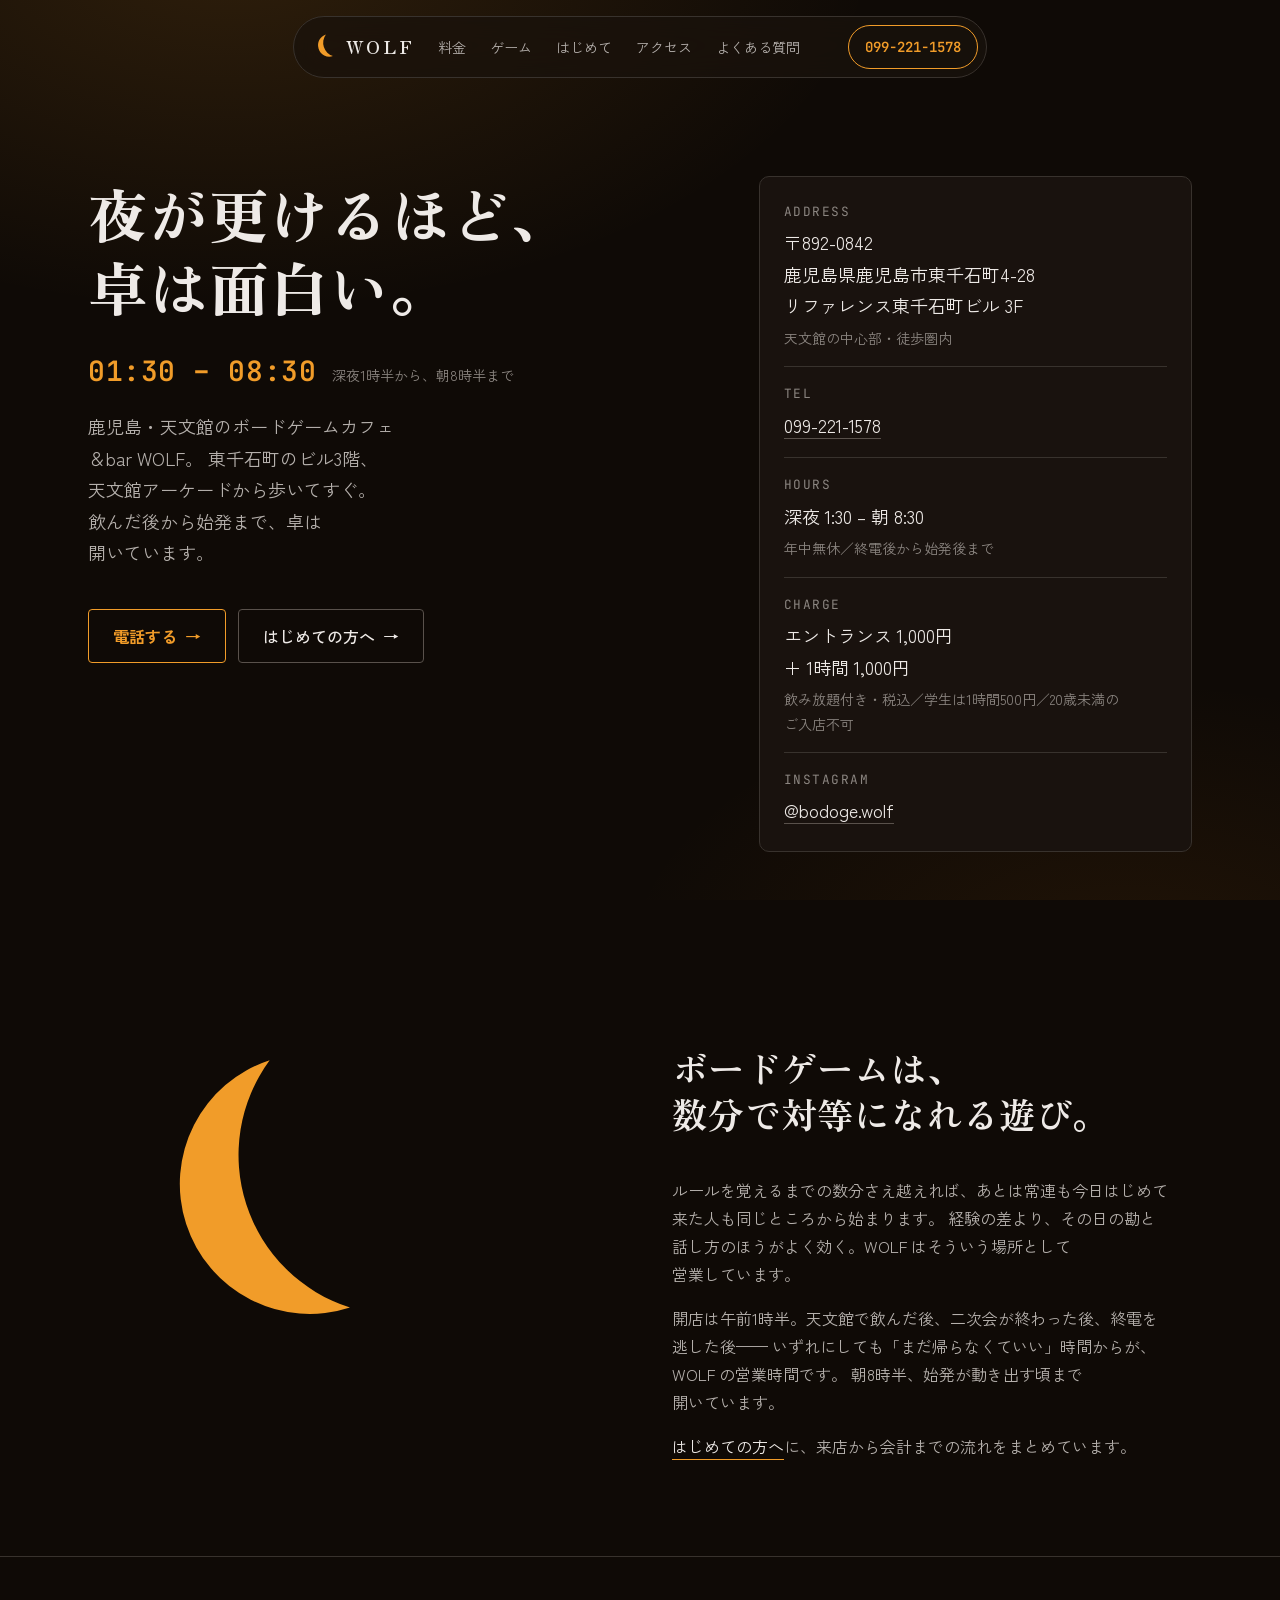
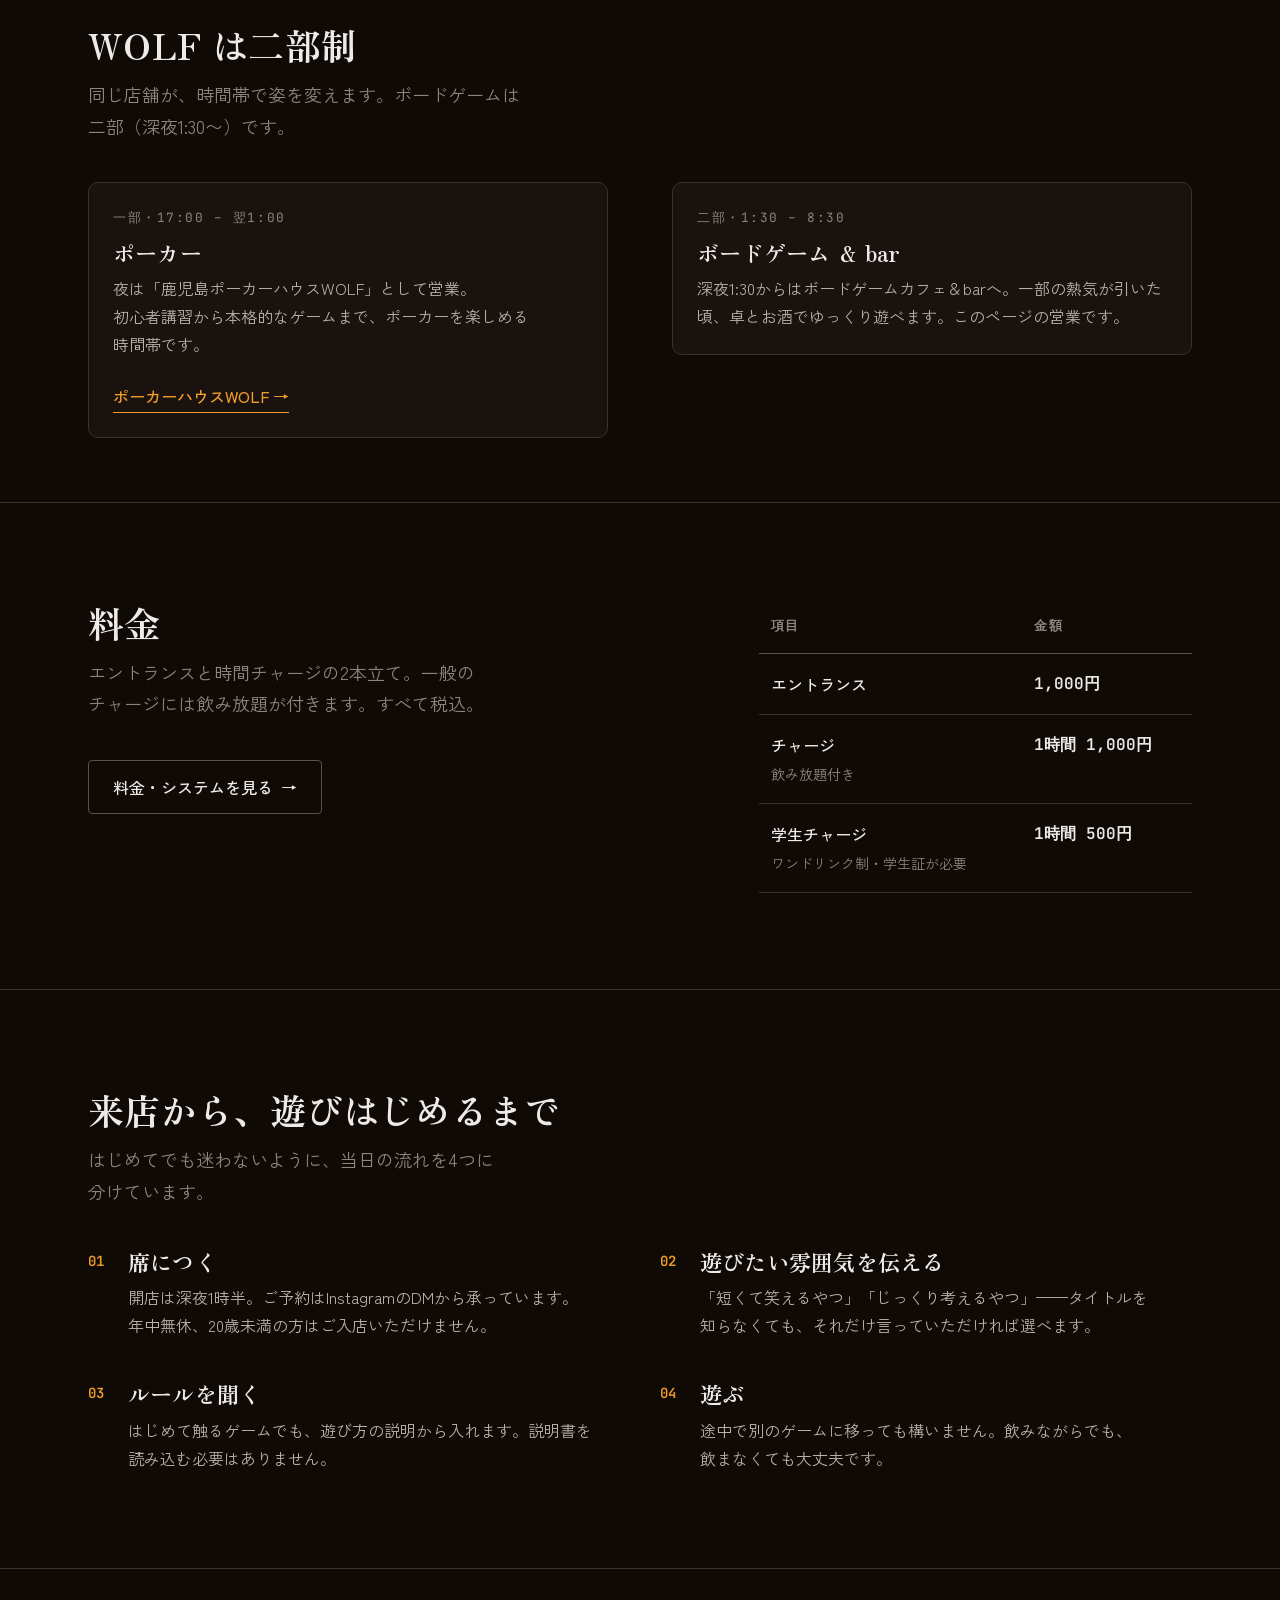
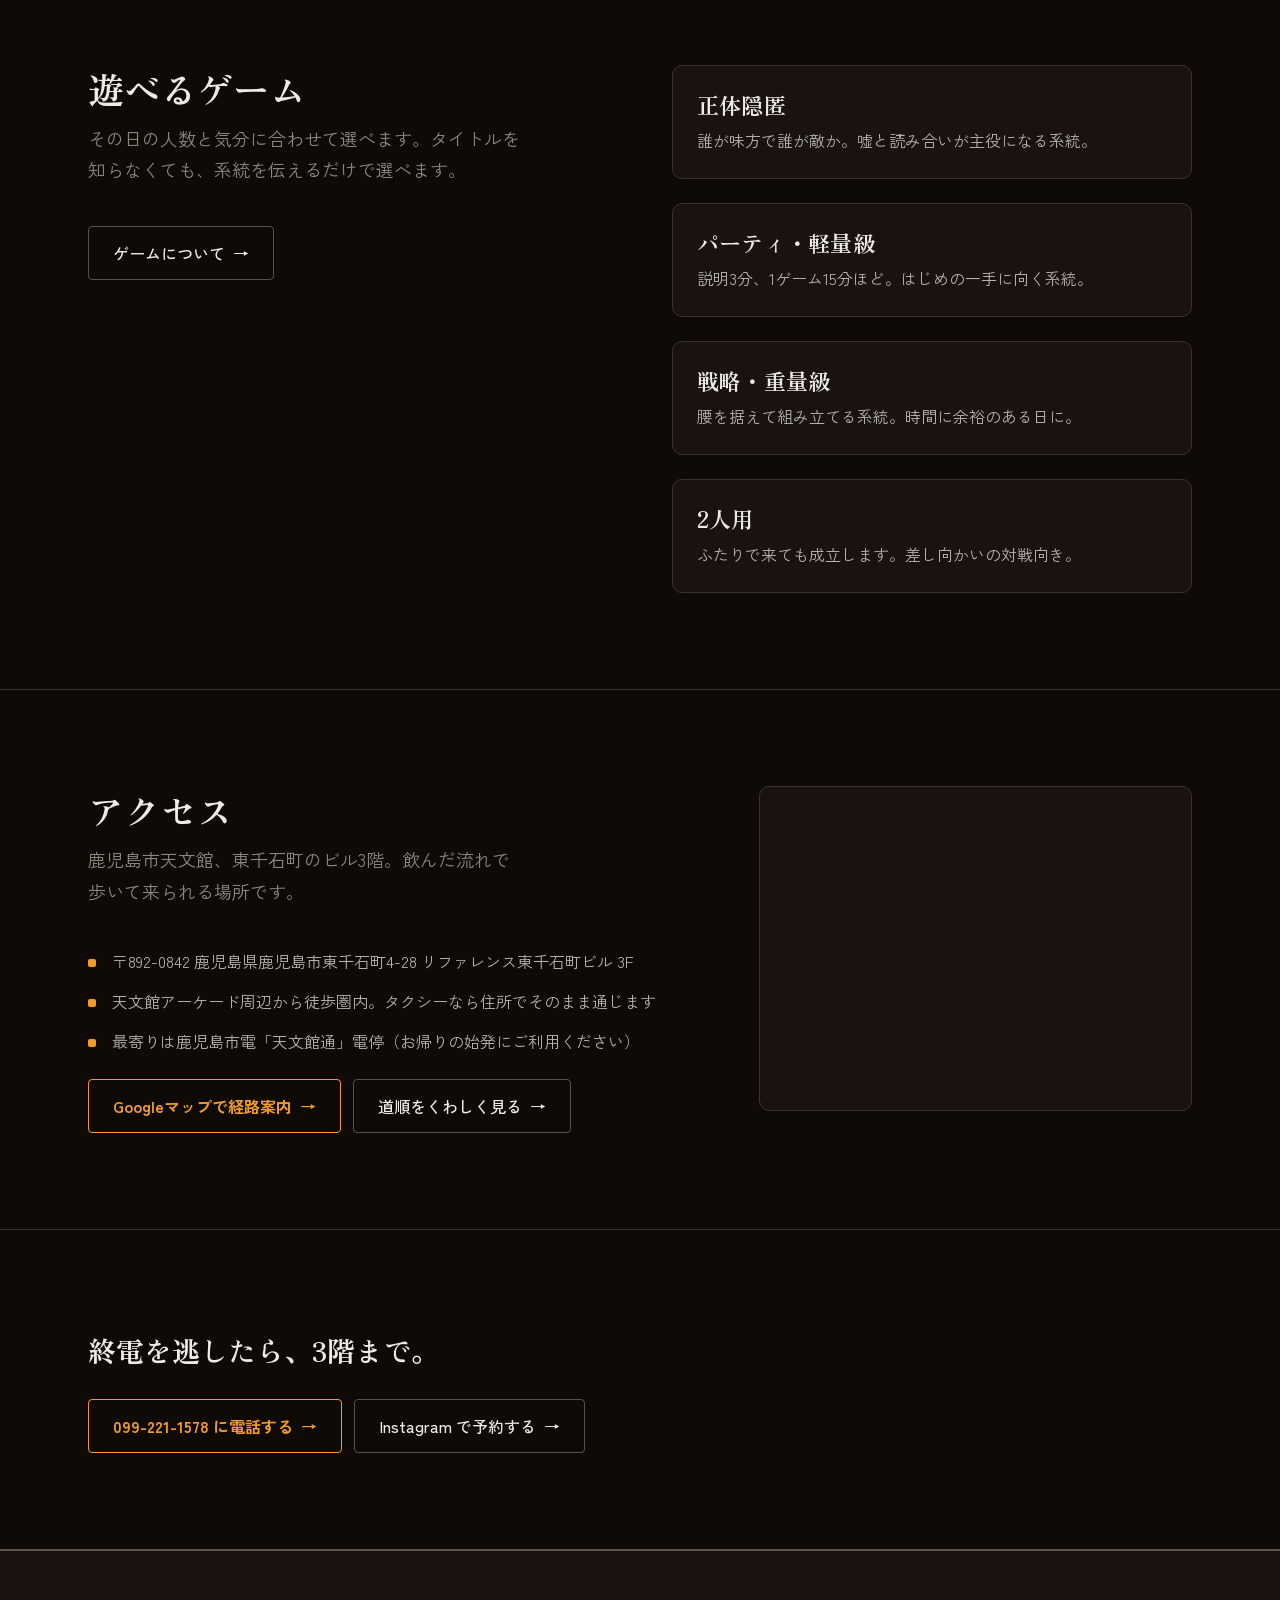
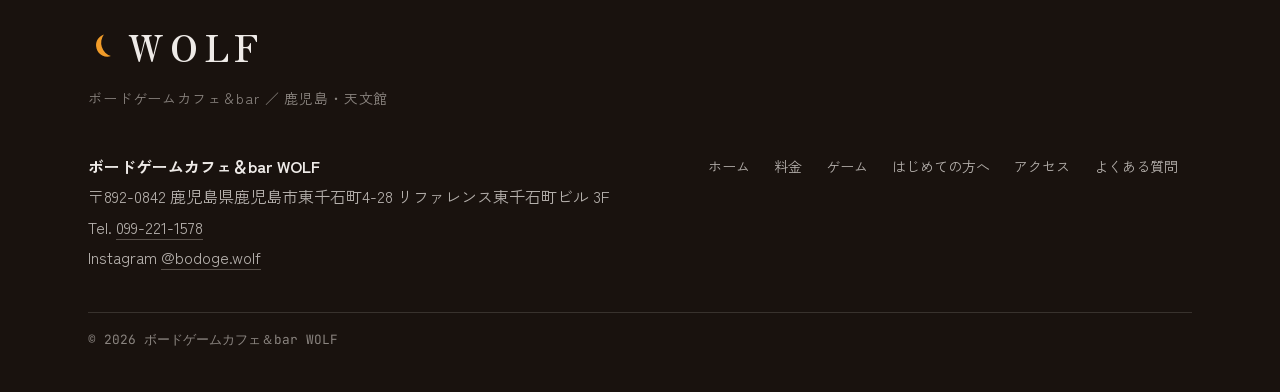
==== commit 875def00: "二部制（一部ポーカー／二部ボドゲ）を明記しポーカー側と相互リンク - トップに「WOLFは二部制」セクション（一部17:00-翌1:00＝ポーカー、二部1:30-8:30＝ボドゲ） - ポーカーハウス" ====
--- a/index.html
+++ b/index.html
@@ -209,6 +209,29 @@
     </div>
   </section>
 
+  <!-- 二部制 -->
+  <section class="section section--tight">
+    <div class="container">
+      <div class="head">
+        <h2 class="head__title">WOLF は二部制</h2>
+        <p class="head__sub">同じ店舗が、時間帯で姿を変えます。ボードゲームは二部（深夜1:30〜）です。</p>
+      </div>
+      <div class="split split--even">
+        <div class="card">
+          <div class="proof__key">一部・17:00 – 翌1:00</div>
+          <h3 class="card__title">ポーカー</h3>
+          <p class="card__body">夜は「鹿児島ポーカーハウスWOLF」として営業。初心者講習から本格的なゲームまで、ポーカーを楽しめる時間帯です。</p>
+          <p class="mt-lg"><a class="tlink" href="https://www.pokerhouse-wolf.com/" rel="noopener" target="_blank">ポーカーハウスWOLF<span class="chip__arrow" aria-hidden="true">→</span></a></p>
+        </div>
+        <div class="card">
+          <div class="proof__key">二部・1:30 – 8:30</div>
+          <h3 class="card__title">ボードゲーム ＆ bar</h3>
+          <p class="card__body">深夜1:30からはボードゲームカフェ＆barへ。一部の熱気が引いた頃、卓とお酒でゆっくり遊べます。このページの営業です。</p>
+        </div>
+      </div>
+    </div>
+  </section>
+
   <!-- 料金 — F3 tabular spec sheet -->
   <section class="section">
     <div class="container split">
--- a/css/style.css
+++ b/css/style.css
@@ -629,6 +629,7 @@
   color: var(--color-muted);
   font-size: var(--text-base);
 }
+.card .proof__key { margin-bottom: var(--space-xs); }
 
 /* Marked list */
 .ticks > li {
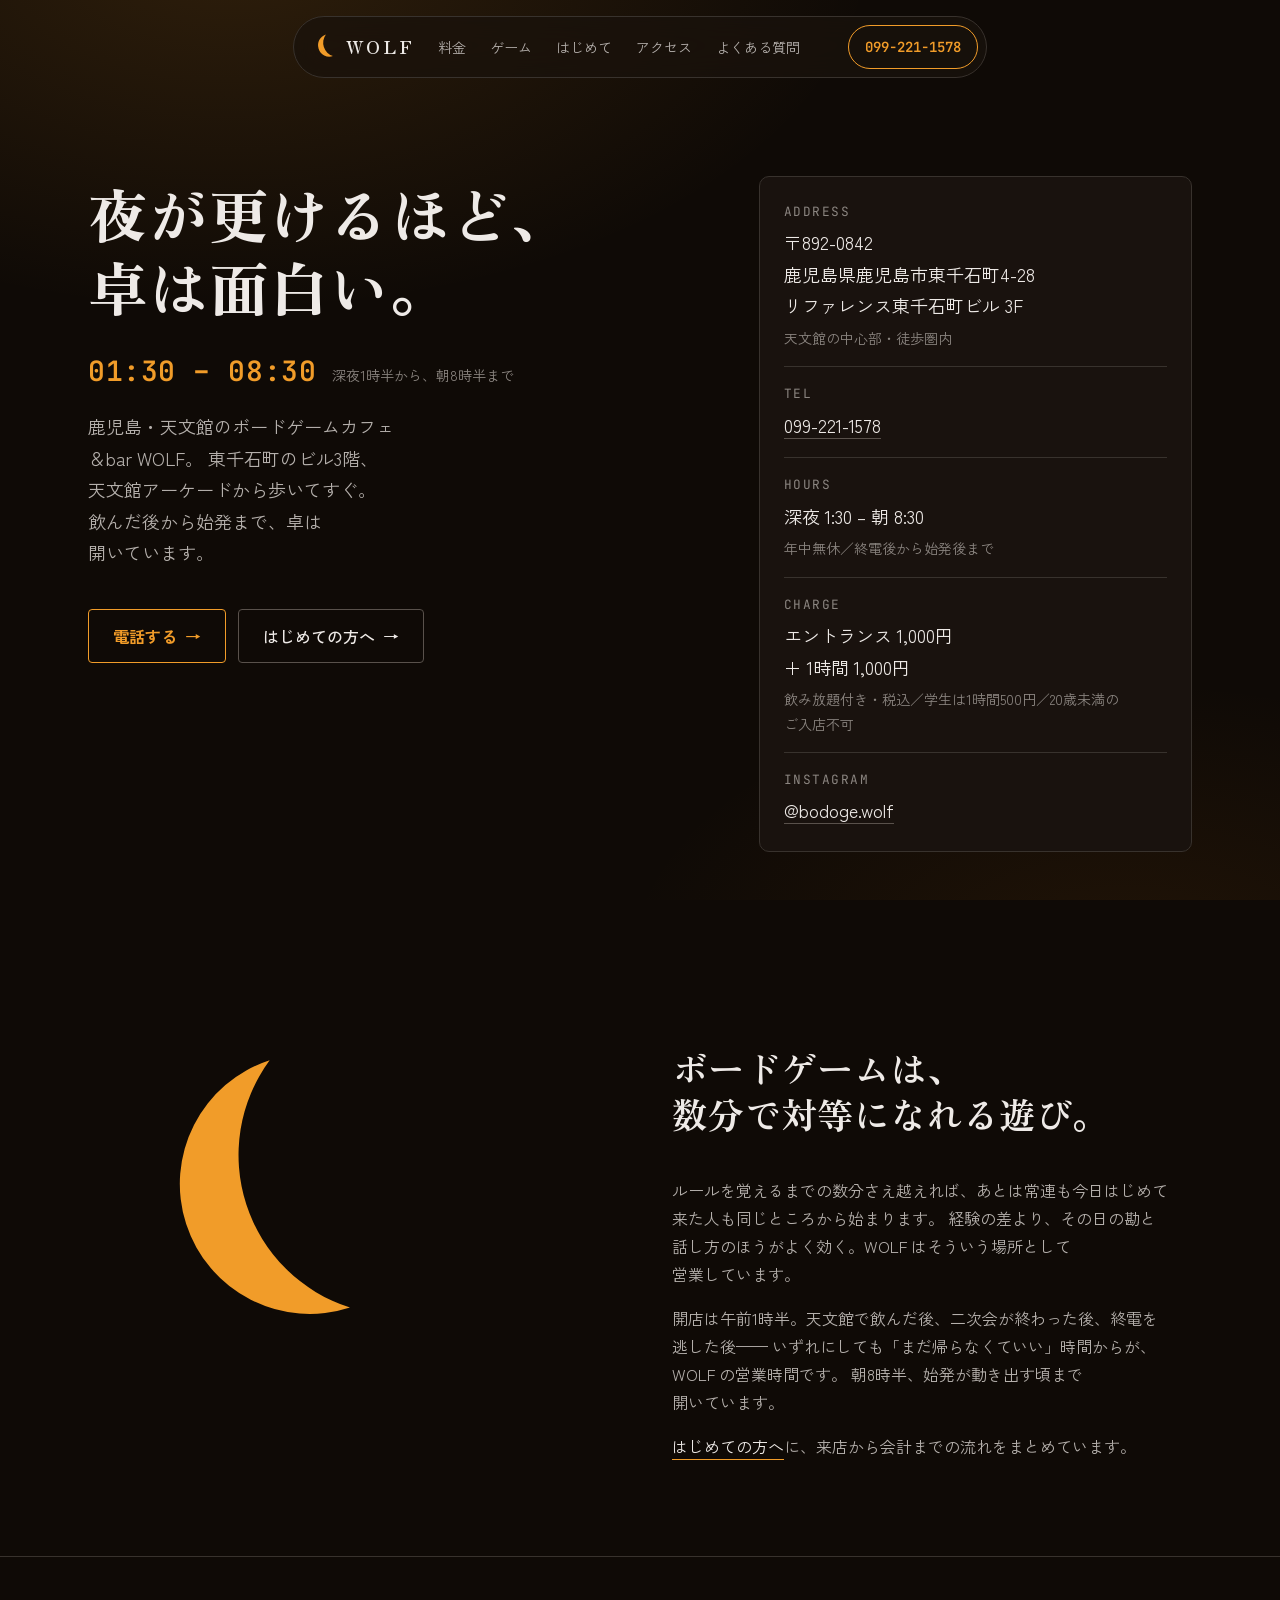
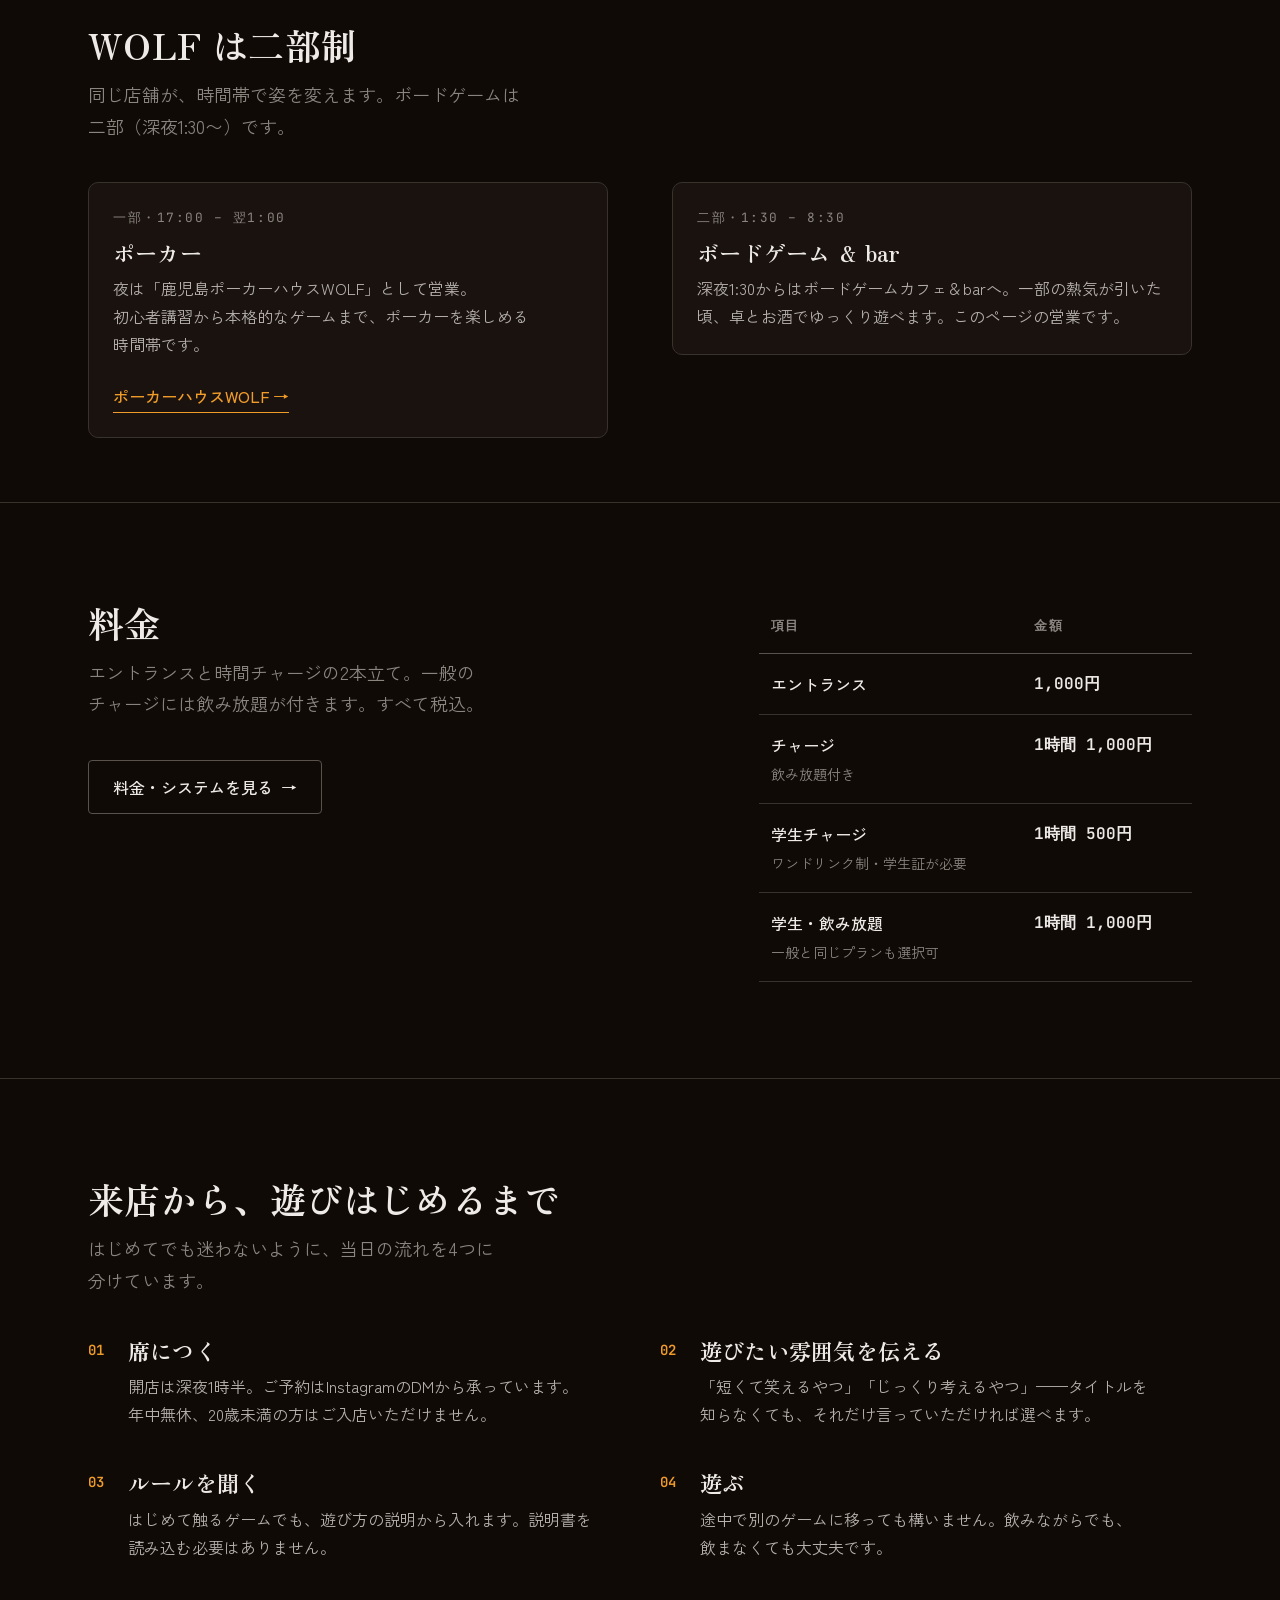
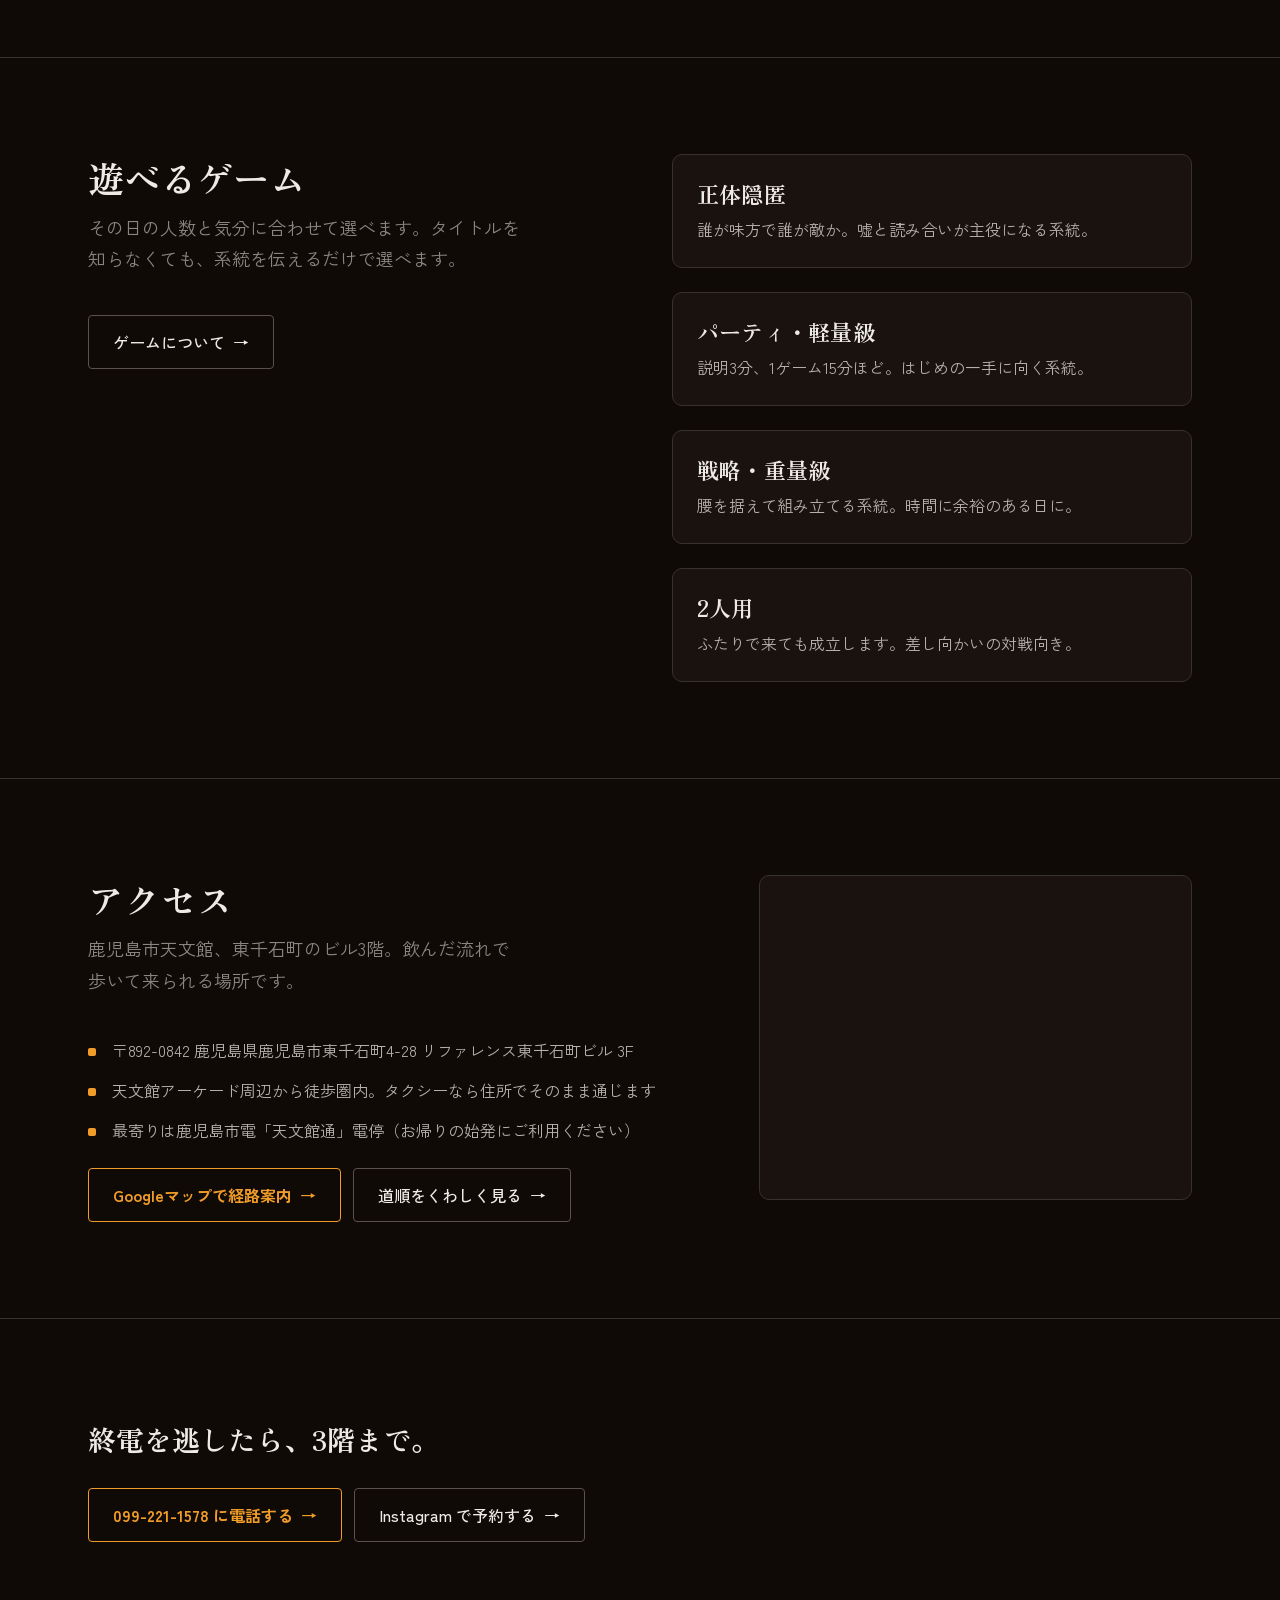
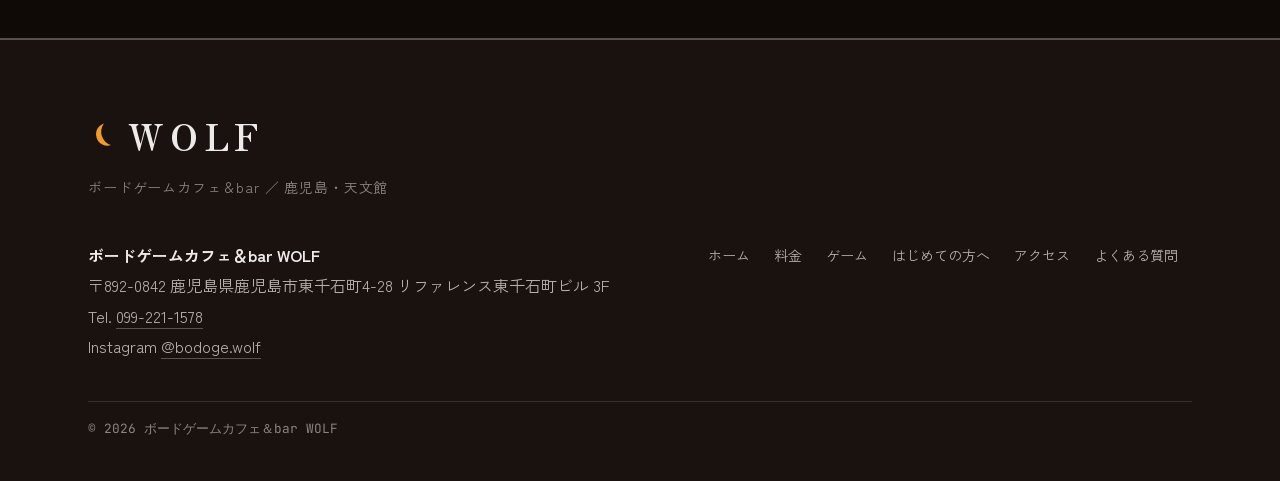
==== commit a73183f6: "学生も飲み放題プランを選べることを明記 - 料金表（トップ／料金）に「学生・飲み放題 1時間1,000円」を追加 - 料金ページの本文とFAQ「料金はいくらですか」に飲み放題選択可を追記 - 学生はワ" ====
--- a/index.html
+++ b/index.html
@@ -253,6 +253,7 @@
             <tr><th scope="row">エントランス</th><td>1,000円</td></tr>
             <tr><th scope="row">チャージ<span class="spec__note"><br>飲み放題付き</span></th><td>1時間 1,000円</td></tr>
             <tr><th scope="row">学生チャージ<span class="spec__note"><br>ワンドリンク制・学生証が必要</span></th><td>1時間 500円</td></tr>
+            <tr><th scope="row">学生・飲み放題<span class="spec__note"><br>一般と同じプランも選択可</span></th><td>1時間 1,000円</td></tr>
           </tbody>
         </table>
       </div>
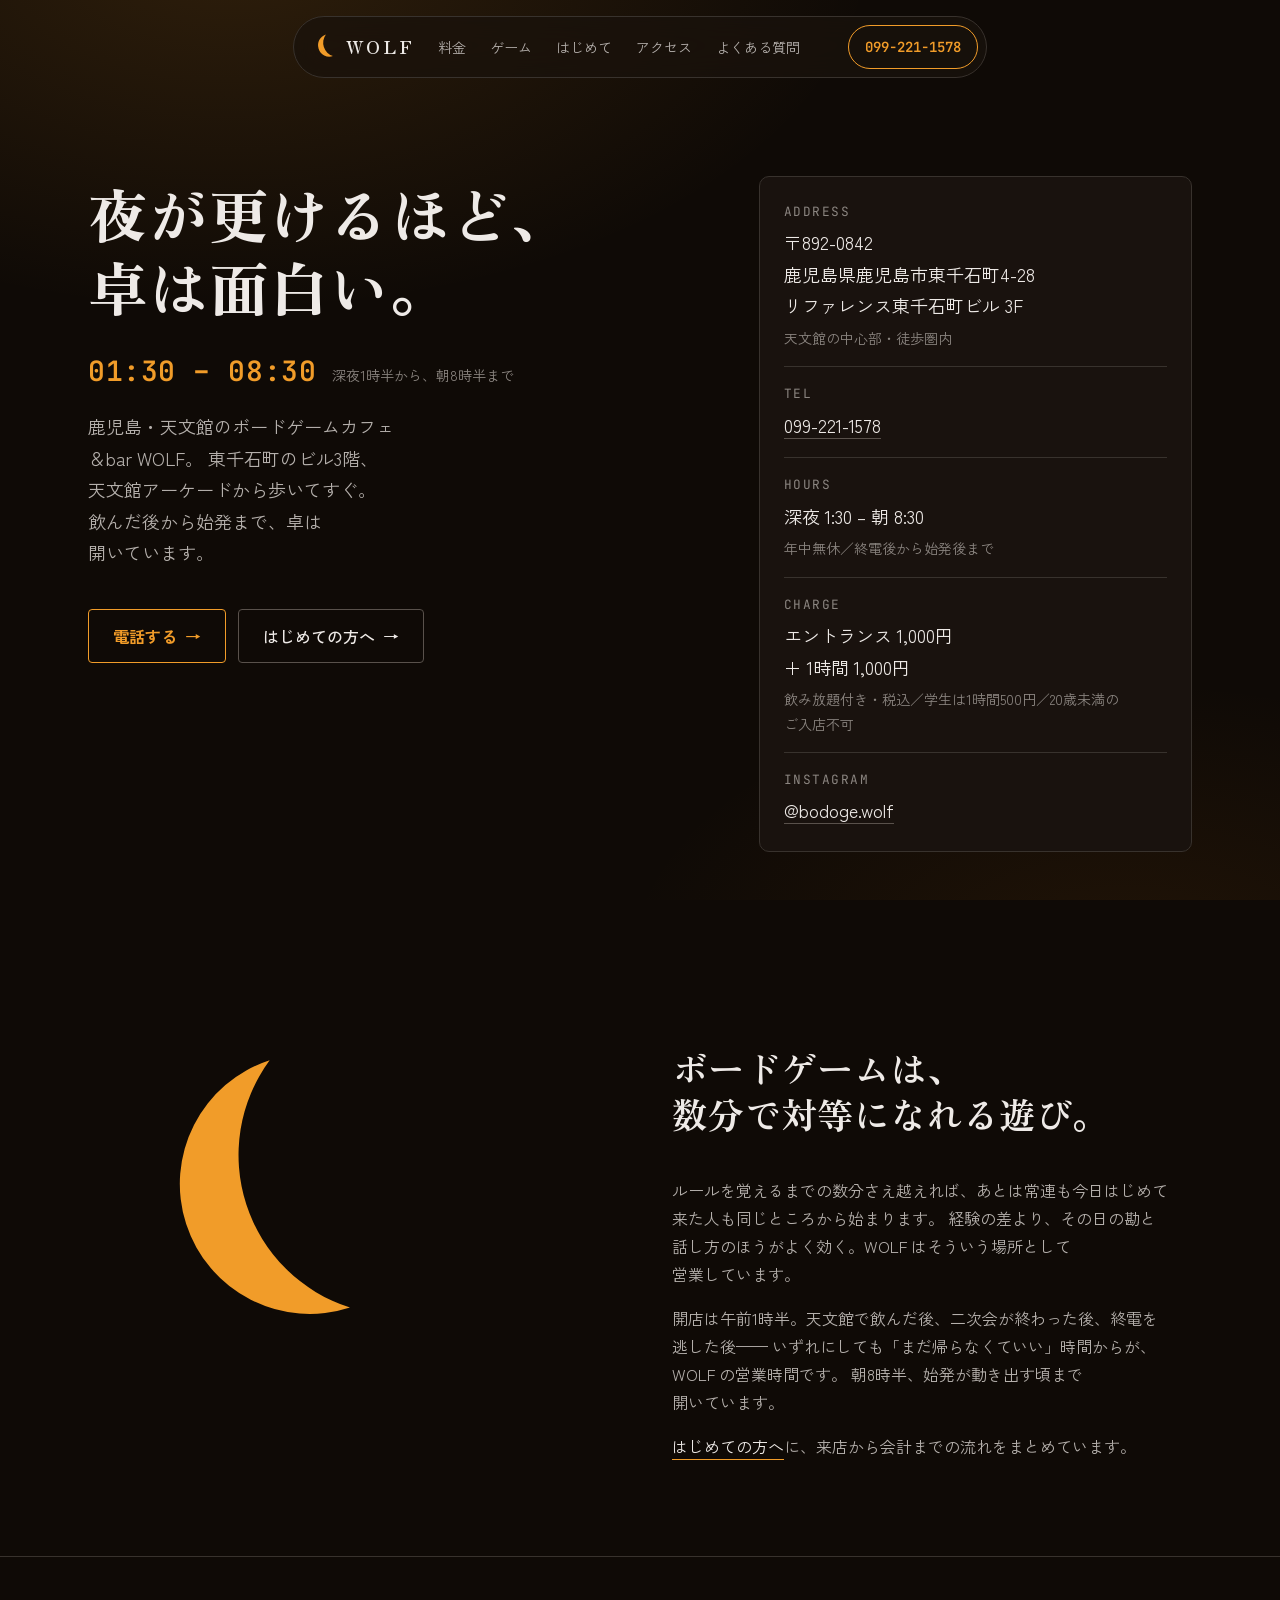
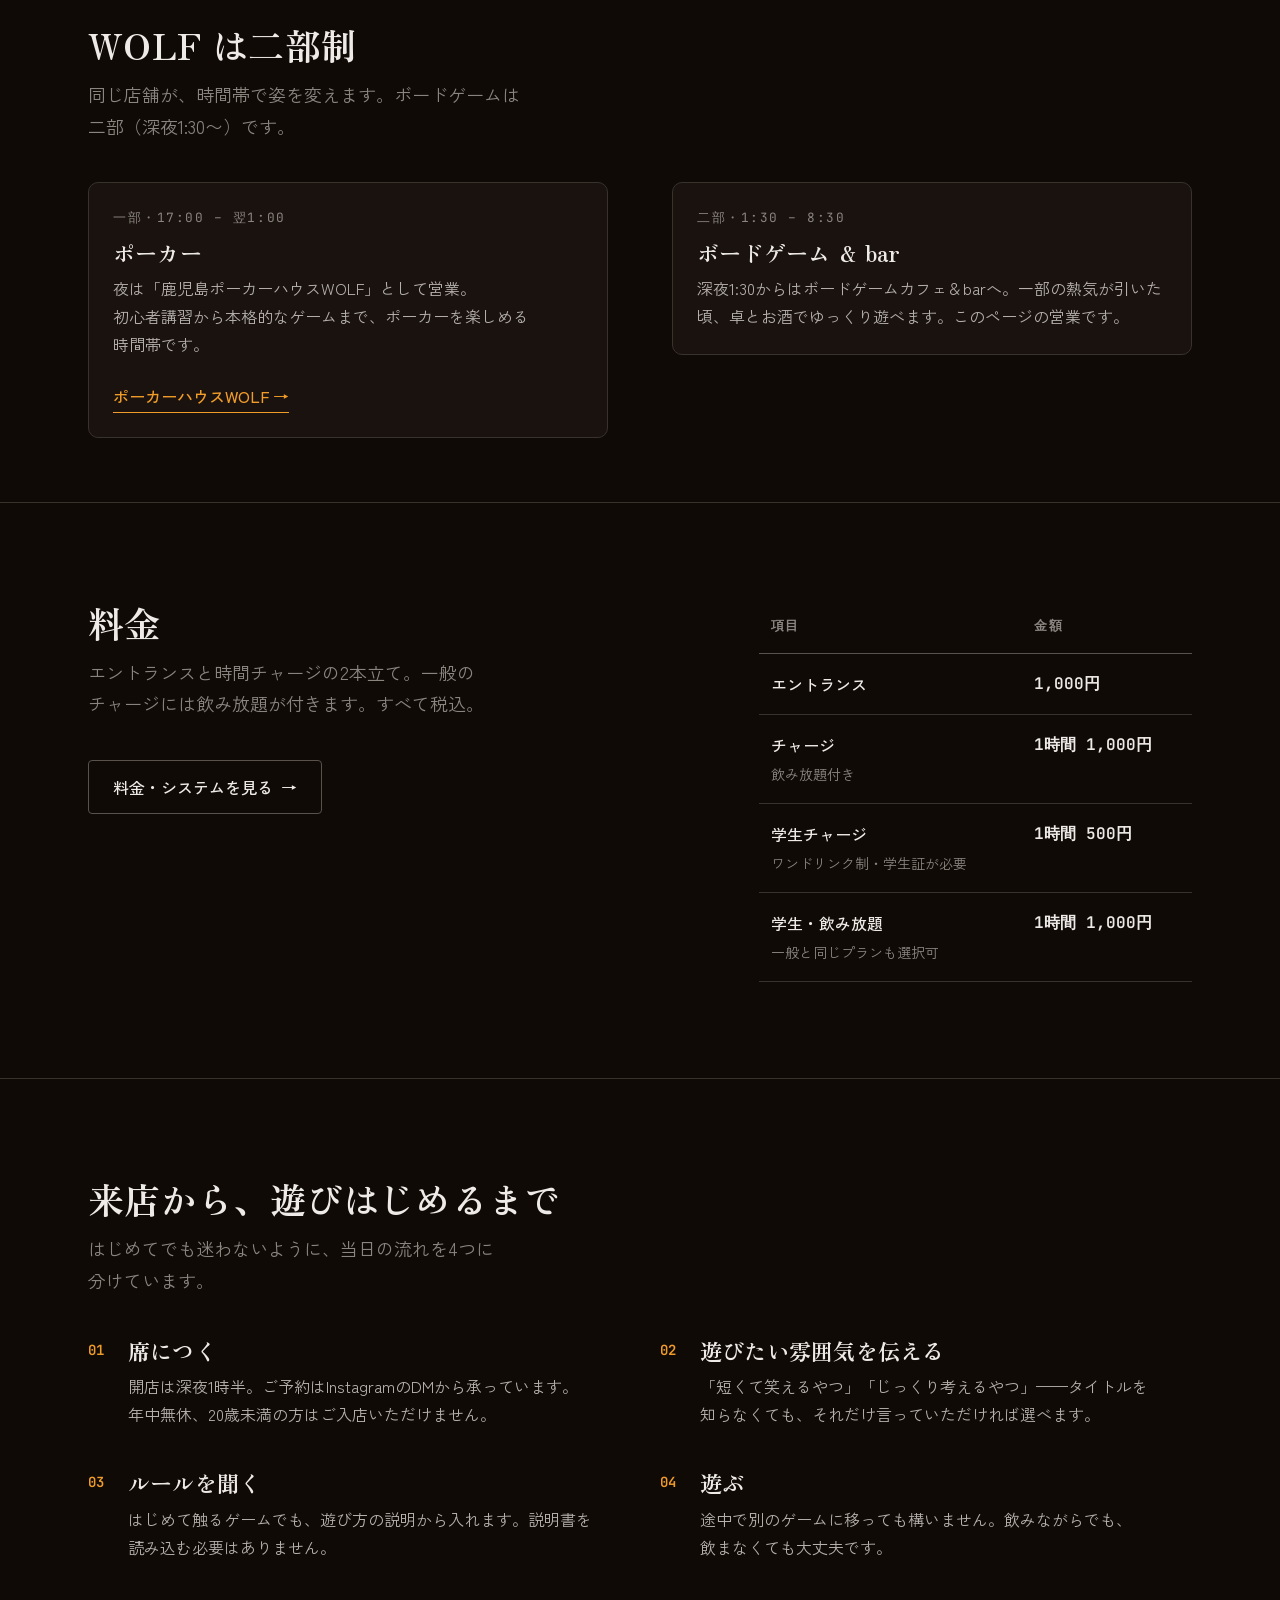
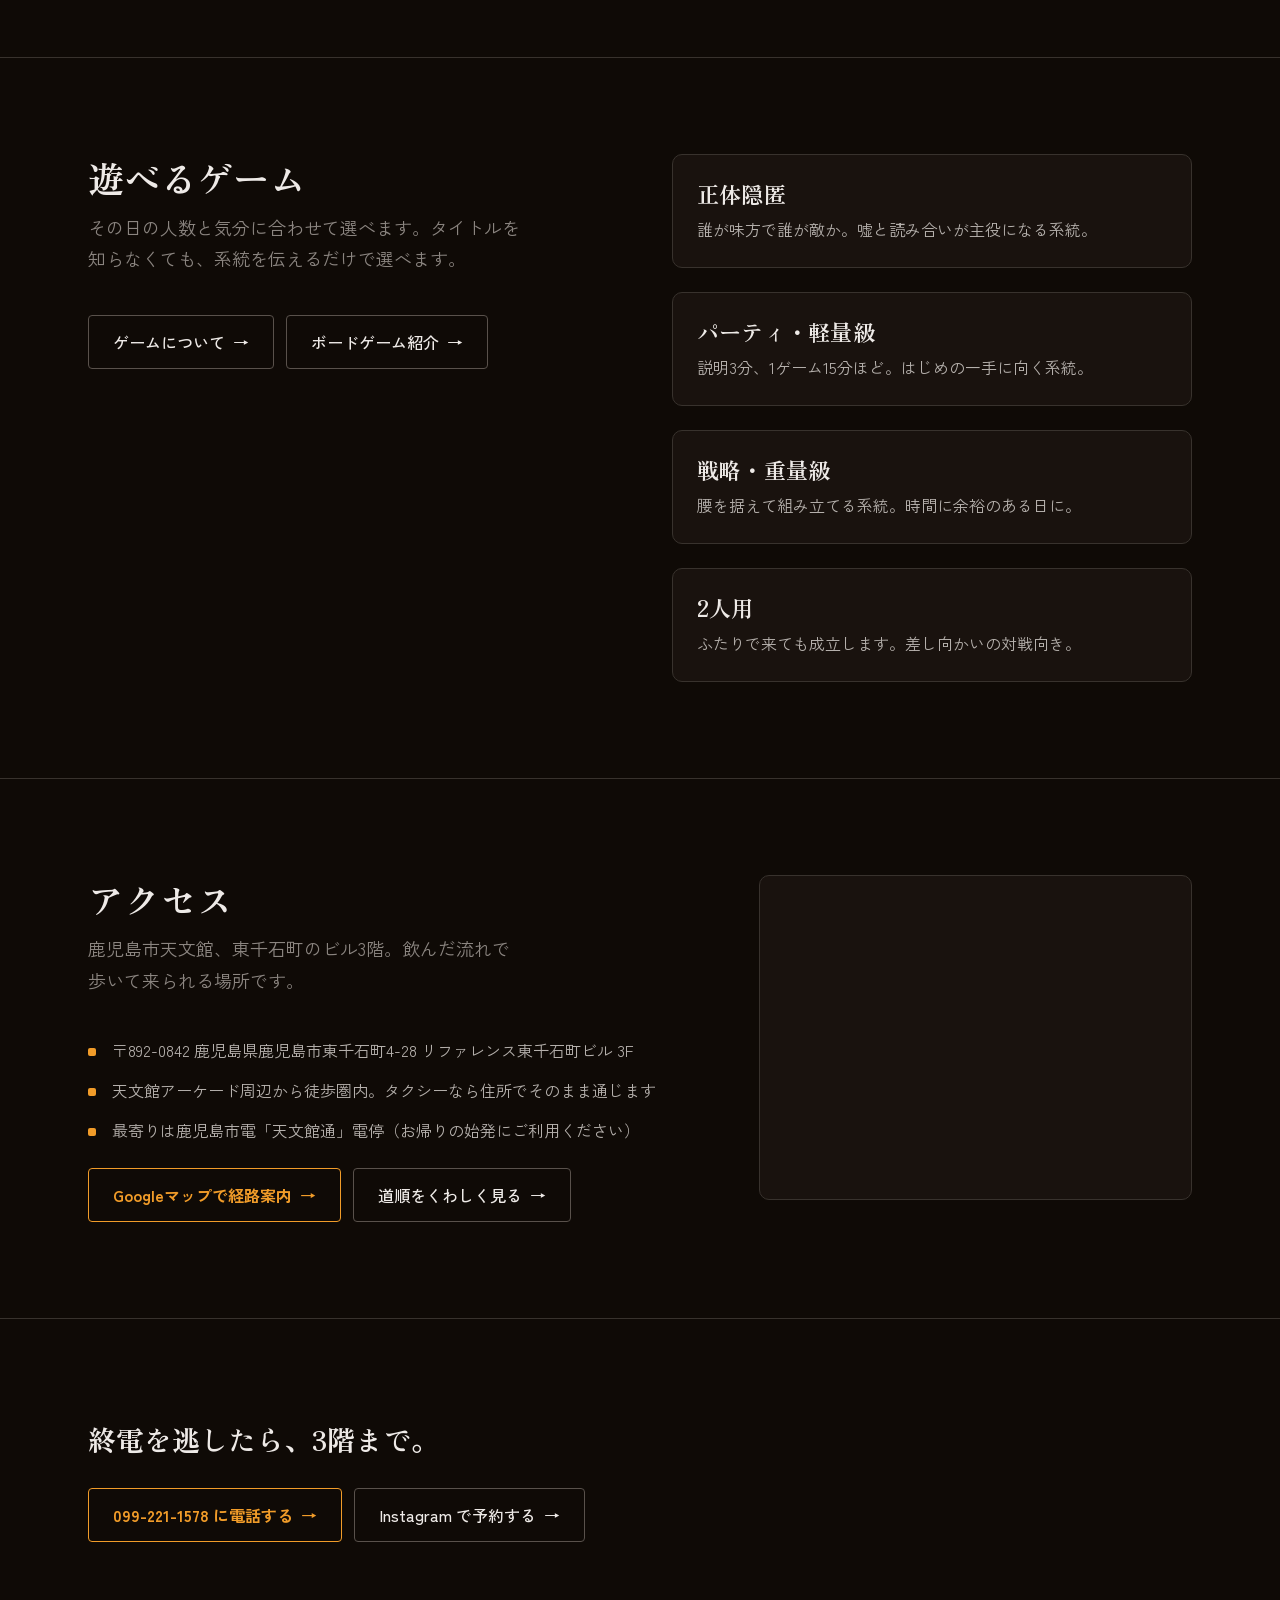
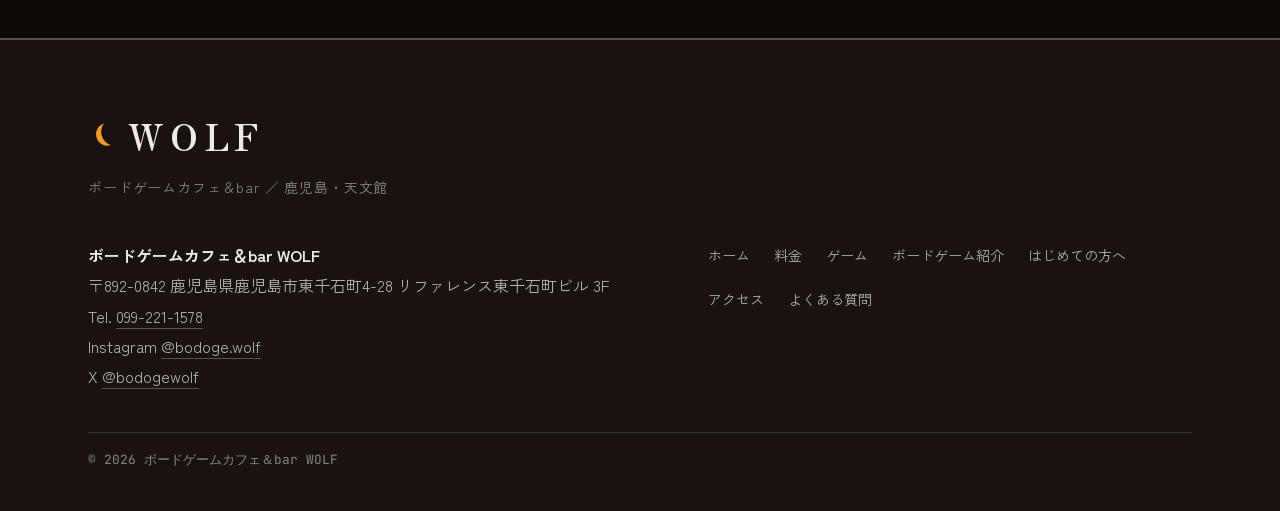
==== commit dfd20e54: "ボードゲーム紹介ページを追加（第1回：カタン） 一覧（gamelist.html）と個別（game-catan.html）の2層構成。今後は game-<スラッグ>.html を足して一覧にカードを1" ====
--- a/index.html
+++ b/index.html
@@ -17,6 +17,7 @@
 <meta property="og:url" content="https://wolf-tenmonkan.com/">
 <meta property="og:locale" content="ja_JP">
 <meta name="twitter:card" content="summary_large_image">
+<meta name="twitter:site" content="@bodogewolf">
 <meta property="og:image" content="https://wolf-tenmonkan.com/img/ogp.png">
 <meta property="og:image:width" content="1200">
 <meta property="og:image:height" content="630">
@@ -65,6 +66,7 @@
       "hasMap": "https://maps.google.com/?cid=5036253123957703235",
       "sameAs": [
         "https://www.instagram.com/bodoge.wolf/",
+        "https://x.com/bodogewolf",
         "https://maps.google.com/?cid=5036253123957703235"
       ],
       "publicAccess": true,
@@ -316,7 +318,10 @@
           <h2 class="head__title">遊べるゲーム</h2>
           <p class="head__sub">その日の人数と気分に合わせて選べます。タイトルを知らなくても、系統を伝えるだけで選べます。</p>
         </div>
-        <a class="chip" href="games.html">ゲームについて<span class="chip__arrow" aria-hidden="true">→</span></a>
+        <div class="hero__actions">
+          <a class="chip" href="games.html">ゲームについて<span class="chip__arrow" aria-hidden="true">→</span></a>
+          <a class="chip" href="gamelist.html">ボードゲーム紹介<span class="chip__arrow" aria-hidden="true">→</span></a>
+        </div>
       </div>
     </div>
   </section>
@@ -376,13 +381,15 @@
         <span class="foot__name">ボードゲームカフェ＆bar WOLF</span><br>
         〒892-0842 鹿児島県鹿児島市東千石町4-28 リファレンス東千石町ビル 3F<br>
         Tel. <a href="tel:+81992211578">099-221-1578</a><br>
-        Instagram <a href="https://www.instagram.com/bodoge.wolf/" rel="me noopener" target="_blank">@bodoge.wolf</a>
+        Instagram <a href="https://www.instagram.com/bodoge.wolf/" rel="me noopener" target="_blank">@bodoge.wolf</a><br>
+        X <a href="https://x.com/bodogewolf" rel="me noopener" target="_blank">@bodogewolf</a>
       </address>
 
       <ul class="foot__links">
         <li><a href="index.html">ホーム</a></li>
         <li><a href="price.html">料金</a></li>
         <li><a href="games.html">ゲーム</a></li>
+        <li><a href="gamelist.html">ボードゲーム紹介</a></li>
         <li><a href="beginner.html">はじめての方へ</a></li>
         <li><a href="access.html">アクセス</a></li>
         <li><a href="faq.html">よくある質問</a></li>
--- a/css/style.css
+++ b/css/style.css
@@ -612,6 +612,12 @@
   grid-template-columns: repeat(auto-fit, minmax(min(100%, 17rem), 1fr));
 }
 
+/* A list that grows over time. auto-fill holds the track width, so the
+   first entry reads as one of many rather than stretching into a hero. */
+.cards--list {
+  grid-template-columns: repeat(auto-fill, minmax(min(100%, 20rem), 1fr));
+}
+
 .card {
   border: var(--rule-hair) solid var(--color-rule);
   border-radius: var(--radius-md);
@@ -717,6 +723,57 @@
 .map iframe { width: 100%; height: 100%; border: 0; display: block; }
 
 /* ====================================================================
+   Photos — same framed-well idiom as .map, so a photo and a map read
+   as the same kind of object on the page.
+   ==================================================================== */
+
+.shot {
+  /* .shot is used on <a> as well as <div> — aspect-ratio is ignored on
+     inline non-replaced boxes, so the display is not optional here. */
+  display: block;
+  position: relative;
+  border: var(--rule-hair) solid var(--color-rule);
+  border-radius: var(--radius-md);
+  overflow: hidden;
+  aspect-ratio: 3 / 2;
+  background: var(--color-paper-2);
+}
+.shot img {
+  width: 100%;
+  height: 100%;
+  object-fit: cover;
+}
+
+/* Photo + caption. The caption sits outside the frame, like a plate. */
+.shot-fig { margin: 0; }
+.shot-fig__caption {
+  margin-top: var(--space-sm);
+  font-size: var(--text-sm);
+  color: var(--color-neutral);
+}
+
+/* Gallery row. Wraps to one column on narrow screens. */
+.shots {
+  display: grid;
+  gap: var(--space-lg);
+  grid-template-columns: repeat(auto-fit, minmax(min(100%, 14rem), 1fr));
+}
+
+/* Thumbnail bled to a card's edges — cancels the card's own padding,
+   so the photo meets the border with no seam. */
+.card__shot {
+  margin: calc(var(--space-lg) * -1) calc(var(--space-lg) * -1) var(--space-lg);
+  border: 0;
+  border-bottom: var(--rule-hair) solid var(--color-rule);
+  border-radius: var(--radius-md) var(--radius-md) 0 0;
+  aspect-ratio: 16 / 10;
+}
+.card__shot img { transition: transform var(--dur-mid) var(--ease-out); }
+@media (prefers-reduced-motion: no-preference) {
+  .card:hover .card__shot img { transform: scale(1.03); }
+}
+
+/* ====================================================================
    Breadcrumbs
    ==================================================================== */
 
